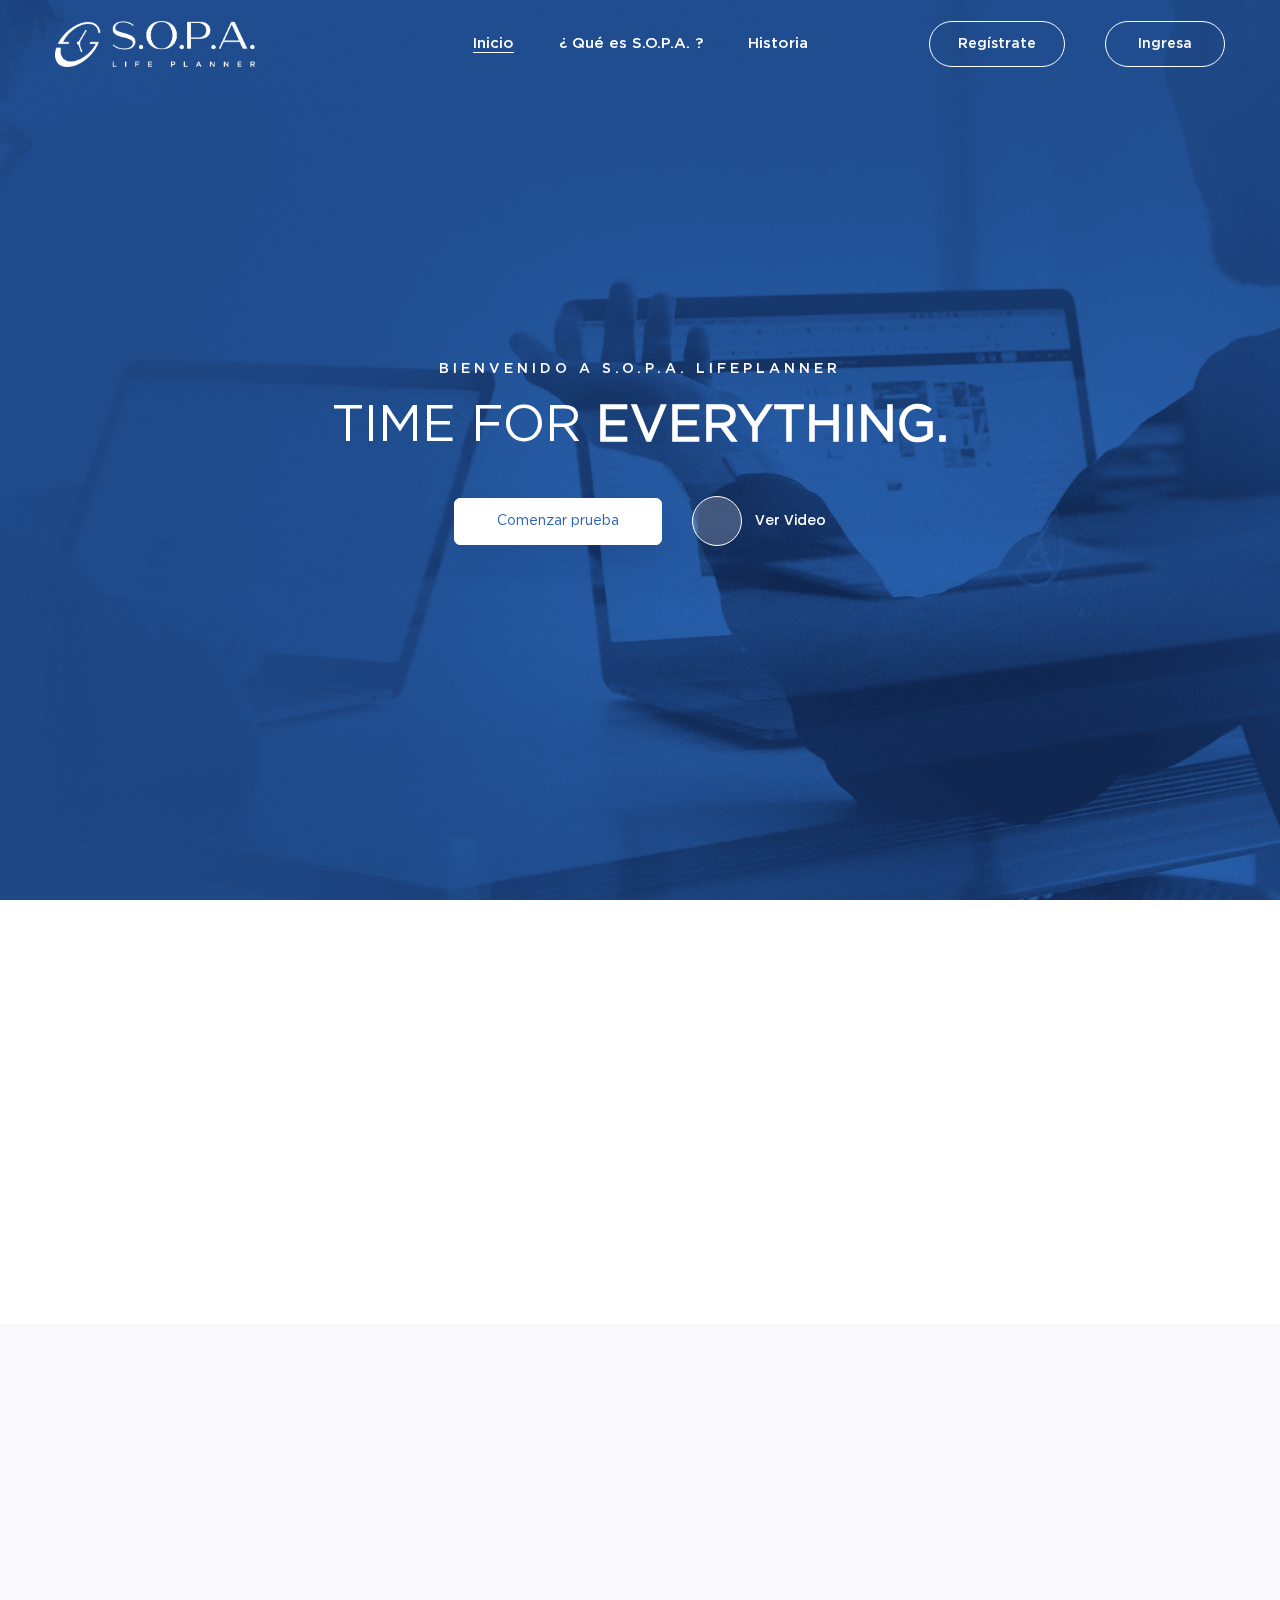
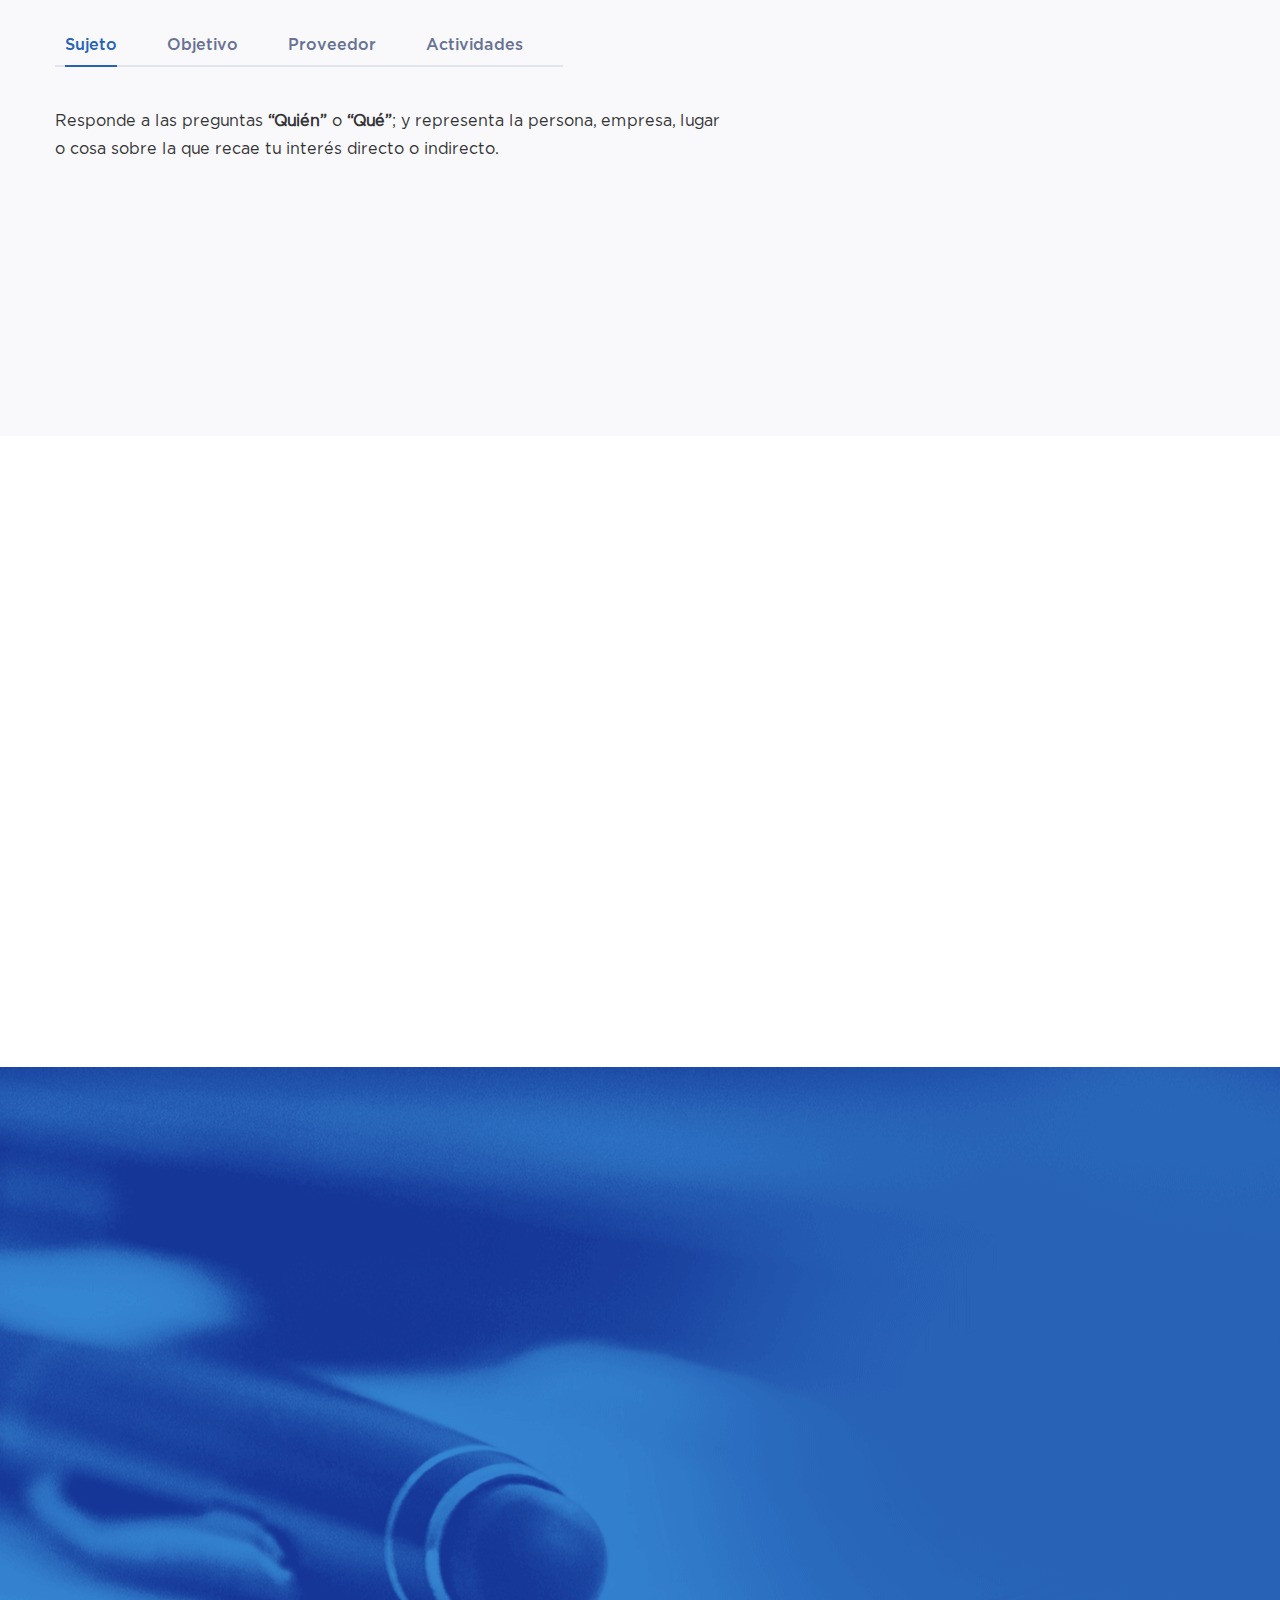
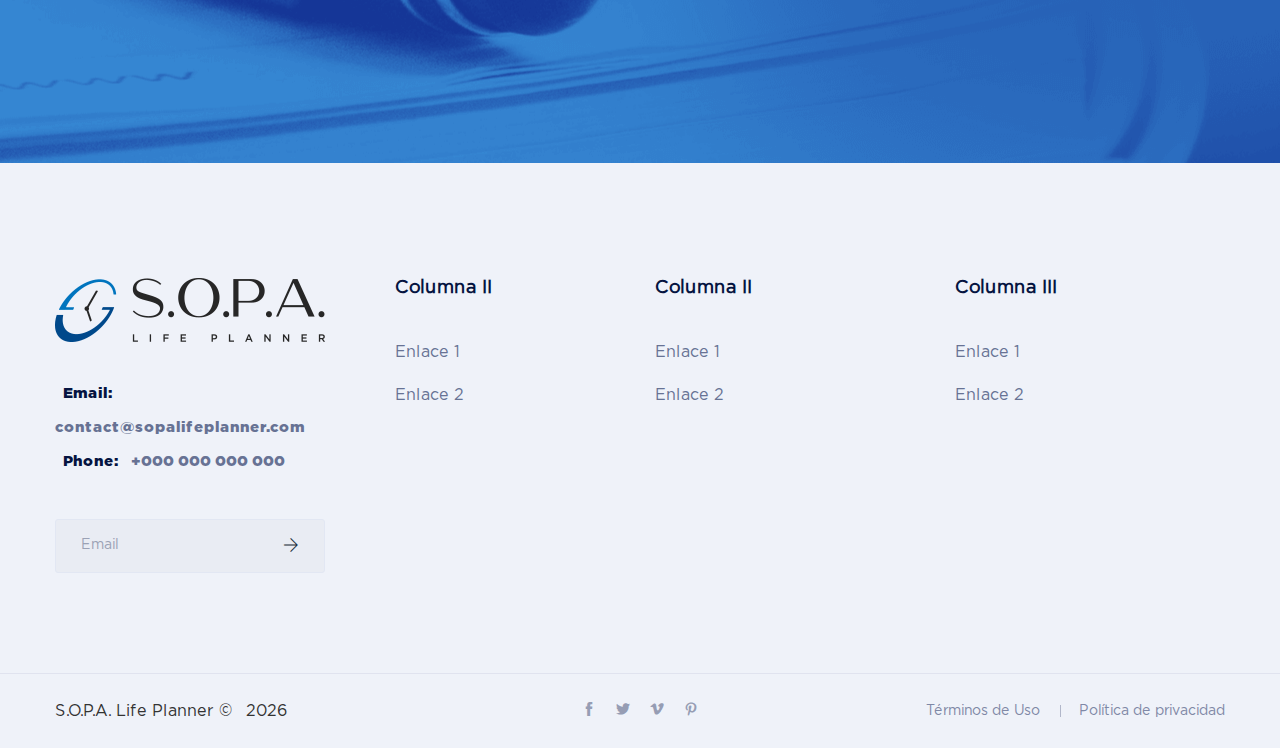
==== index.html @ 977dab39 "" ====
<!doctype html>
<html lang="es">

<head>
    <!-- Required meta tags -->
    <meta charset="utf-8">
    <meta name="viewport" content="width=device-width, initial-scale=1, shrink-to-fit=no">
    <meta name="author" content="Miguel Ángel Rangel">
    <meta name="description" content="“S.O.P.A. Lifeplanner” es una útil y práctica herramienta digital, especialmente diseñada para que hagas un mejor uso de tu tiempo">
    <meta name="keywords" content="Sujeto, Objetivo, Proveedor, Actividad, tiempo, organizar, agenda, calendario, planificar">
    <link rel="shortcut icon" href="img/favicon.png" type="image/x-icon">
    
    <title>S.O.P.A. Life Planner</title>
    <link rel="canonical" href="https://www.sopalifeplanner.com/index.html"/>
    
    <!-- Bootstrap CSS -->
    <link rel="stylesheet" href="css/bootstrap.min.css">
    <link rel="stylesheet" href="vendors/bootstrap-selector/css/bootstrap-select.min.css">
    <!--icon font css-->
    <link rel="stylesheet" href="vendors/themify-icon/themify-icons.css">
    <link rel="stylesheet" href="vendors/elagent/style.css">
    <link rel="stylesheet" href="vendors/flaticon/flaticon.css">
    <link rel="stylesheet" href="vendors/animation/animate.css">
    <link rel="stylesheet" href="vendors/owl-carousel/assets/owl.carousel.min.css">
    <link rel="stylesheet" href="vendors/magnify-pop/magnific-popup.css">
    <link rel="stylesheet" href="vendors/nice-select/nice-select.css">
    <link rel="stylesheet" href="vendors/scroll/jquery.mCustomScrollbar.min.css">
    <link rel="stylesheet" href="css/style.css">
    <link rel="stylesheet" href="css/custom_styles.css">
    <link rel="stylesheet" href="css/responsive.css">
</head>

<body>
    <div id="preloader">
        <div id="ctn-preloader" class="ctn-preloader">
            <div class="animation-preloader">
                <div class="spinner"></div>
                <div class="txt-loading">
                    <span data-text-preloader="S" class="letters-loading">
                        S
                    </span>
                    <span data-text-preloader="O" class="letters-loading">
                        O
                    </span>
                    <span data-text-preloader="P" class="letters-loading">
                        P
                    </span>
                    <span data-text-preloader="A" class="letters-loading">
                        A
                    </span>
                </div>
                <p class="text-center">Cargando</p>
            </div>
            <div class="loader">
                <div class="row">
                    <div class="col-3 loader-section section-left">
                        <div class="bg"></div>
                    </div>
                    <div class="col-3 loader-section section-left">
                        <div class="bg"></div>
                    </div>
                    <div class="col-3 loader-section section-right">
                        <div class="bg"></div>
                    </div>
                    <div class="col-3 loader-section section-right">
                        <div class="bg"></div>
                    </div>
                </div>
            </div>
        </div>
    </div>
    <div class="body_wrapper">
        <header class="header_area">
            <nav class="navbar navbar-expand-lg menu_one menu_five">
                <div class="container">
                    <a class="navbar-brand sticky_logo" href="#">
                        <img src="img/sopa-logo.png" srcset="img/sopa-logo.png" alt="logo" width="200">
                        <img src="img/sopa-logo-dark.png" srcset="img/sopa-logo-dark.png" alt="" width="200">
                    </a>
                    <button class="navbar-toggler collapsed" type="button" data-toggle="collapse" data-target="#navbarSupportedContent" aria-controls="navbarSupportedContent" aria-expanded="false" aria-label="Toggle navigation">
                        <span class="menu_toggle">
                            <span class="hamburger">
                                <span></span>
                                <span></span>
                                <span></span>
                            </span>
                            <span class="hamburger-cross">
                                <span></span>
                                <span></span>
                            </span>
                        </span>
                    </button>

                    <div class="collapse navbar-collapse" id="navbarSupportedContent">
                        <ul class="navbar-nav menu w_menu pl_120 ml-auto mr-auto">
                            <li class="nav-item active">
                                <a class="nav-link " href="#" role="button" > Inicio </a>
                            </li>
                            <li class="nav-item">
                                <a class="nav-link " href="#sopa_desc" role="button" > ¿ Qué es S.O.P.A. ? </a>
                            </li>
                            <li class="nav-item">
                                <a class="nav-link " href="#sopa_history" role="button" > Historia </a>
                            </li>
                        </ul>
                        <a class="btn_get btn_get_radious menu_cus menu_custfive" href="register.html">Regístrate</a>
                        <a class="btn_get btn_get_radious menu_cus menu_custfive" href="sopa/">Ingresa</a>
                    </div>
                </div>
            </nav>
        </header>

        <!-- Sección encabezado -->
        <section class="pos_banner_area">
            <div class="pos_slider owl-carousel">
                <div class="pos_banner_item" style="background: url(img/backgrounds/sopa_home_background.png);"></div>
                
            </div>
            <div class="container">
                <div class="pos_banner_text text-center">
                    <h6>Bienvenido a S.O.P.A. Lifeplanner</h6>
                    <h2>TIME FOR <span>EVERYTHING.</span></h2>
                    
                    <div class="action_btn d-flex align-items-center justify-content-center wow fadeInLeft" data-wow-delay="0.6s">
                        <a href="register.html" class="software_banner_btn">Comenzar prueba</a>
                        <a href="https://www.youtube.com/watch?v=sU3FkzUKHXU" class="video_btn popup-youtube">
                            <div class="icon"><i class="fas fa-play"></i></div><span>Ver Video</span>
                        </a>
                    </div>
                </div>
            </div>
        </section>
        <!-- Sección encabezado -->

        <!-- Definición SOPA -->
        <section class="design_developers_area sec_pad">
            <div class="container">
                <div class="sec_title text-center mb_70 wow fadeInUp" data-wow-delay="0.2s">
                    <h2 class="f_p f_size_30 l_height50 f_600 t_color3">¿ Qué es "S.O.P.A. Lifeplanner" ?</h2>
                    <p class="f_400 f_size_16 mb-0">“S.O.P.A. Lifeplanner” es una útil y práctica herramienta digital, especialmente diseñada para que hagas un mejor uso de tu tiempo; organizando y gestionando tu vida, de manera integral.</p>
                </div>
            </div>
        </section>
        <!-- Definición SOPA -->

        <!-- Fórmula SOPA -->
        <section class="developer_product_area">
            <div class="container">
                <h2 class="f_600 f_size_30 l_height30 t_color3 mb_50 wow fadeInUp" 
                        data-wow-delay="0.2s">Fórmula S.O.P.A.</h2>
                
                <div class="row">

                    <div class="col-lg-8 d-flex align-items-center">
                        <div class="developer_product_content">
                            

                            <ul class="nav nav-tabs develor_tab mb-30" id="myTab2" role="tablist">
                                <li class="nav-item">
                                    <a class="nav-link active" data-tab="tab_one" id="ruby-tab" data-toggle="tab" href="#sujeto" role="tab" aria-controls="sujeto" aria-selected="true">Sujeto</a>
                                </li>
                                <li class="nav-item">
                                    <a class="nav-link" data-tab="tab_two" id="objetivo-tab" data-toggle="tab" href="#objetivo" role="tab" aria-controls="objetivo" aria-selected="false">Objetivo</a>
                                </li>
                                <li class="nav-item">
                                    <a class="nav-link" data-tab="tab_three" id="proveedor-tab" data-toggle="tab" href="#proveedor" role="tab" aria-controls="proveedor" aria-selected="true">Proveedor</a>
                                </li>
                                <li class="nav-item">
                                    <a class="nav-link" data-tab="tab_four" id="actividad-tab" data-toggle="tab" href="#actividad" role="tab" aria-controls="actividad" aria-selected="false">Actividades</a>
                                </li>
                            </ul>
                            <div class="tab-content developer_tab_content">
                                <div class="tab-pane fade show active" id="sujeto" role="tabpanel" aria-labelledby="sujeto-tab">
                                    <p class="mb_40">Responde a las preguntas <b>“Quién”</b> o <b>“Qué”</b>; y representa la persona, empresa, lugar o cosa sobre la que recae tu interés directo o indirecto.</p>
                                    
                                </div>
                                <div class="tab-pane fade" id="objetivo" role="tabpanel" aria-labelledby="objetivo-tab">
                                    <p class="mb_40">Responde a la pregunta <b>“Para qué”</b> y contiene la descripción de la meta que deseas alcanzar. </p>
                                    
                                </div>
                                <div class="tab-pane fade" id="proveedor" role="tabpanel" aria-labelledby="proveedor-tab">
                                    <p class="mb_40">Responde a las preguntas <b>“Cómo”</b> y describe el medio a través del cual alcanzarás tu meta.</p>
                                    
                                </div>
                                <div class="tab-pane fade" id="actividad" role="tabpanel" aria-labelledby="actividad-tab">
                                    <p class="mb_40">Detalla las <b>“Tareas”</b> que deberás llevar a cabo para lograr tu meta u <b>“Objetivo”</b></p>
                                    
                                </div>
                            </div>
                        </div>
                    </div>
                    <div class="col-lg-4">
                        <div class="tab_img_info">
                            <div class="tab_img active" id="tab_one">
                                <img class="img-fluid wow fadeInRight" data-wow-delay="0.4s" 
                                src="img/sopa_subject.png" alt="Sujeto">
                            </div>
                            <div class="tab_img" id="tab_two">
                                <img class="img-fluid wow fadeInRight" data-wow-delay="0.4s" 
                                src="img/sopa_objective.png" alt="Objetivo">
                            </div>
                            <div class="tab_img" id="tab_three">
                                <img class="img-fluid wow fadeInRight" data-wow-delay="0.4s" 
                                src="img/sopa_provider.png" alt="Proveedor">
                            </div>
                            <div class="tab_img" id="tab_four">
                                <img class="img-fluid wow fadeInRight" data-wow-delay="0.4s" 
                                src="img/sopa_activity.png" alt="Actividad">
                            </div>
                        </div>
                    </div>
                </div>
            </div>
        </section>
        <!-- Fórmula SOPA -->

        <!-- Beneficios SOPA -->
        <section id="sopa_desc" class="software_featured_area">
            <div class="container">
                <h2 class="f_600 f_size_30 t_color3 text-center l_height40 mb_70 wow fadeInUp" data-wow-delay="0.3s">Con <b>“S.O.P.A. Lifeplanner” </b> podrás lograr tres objetivos claves para ordenar tu vida, a fin de alcanzar tus metas y experimentar ese equilibrio emocional que te hará sentir una verdadera satisfacción de logro personal: </h2>
                <div class="row software_featured_info">
                    <div class="col-lg-4 col-sm-6 wow fadeInUp" data-wow-delay="0.4s">
                        <div class="software_featured_item text-center mb_20">
                            <div class="s_icon">
                                <img src="img/backgrounds/icon_shape.png" alt="">
                                <img class="icon" src="img/icon1.png" alt="">
                            </div>
                            <h3 class="f_600 t_color3">Identificarás tus áreas de vida, definiendo tus intereses y el objetivo que persigues con cada uno de ellos</h3>
                            <p class="f_400 f_size_15 mb-30">Tendrás la posibilidad de disponer entre una amplia selección de áreas o crear las que se adapten a tu estilo de vida; dentro de las cuales podrás desarrollar todas las actividades necesarias para alcanzar tus objetivos. </p>
                            <a href="#" class="learn_btn hidden">Leer más</a>
                        </div>
                    </div>
                    <div class="col-lg-4 col-sm-6 wow fadeInUp" data-wow-delay="0.6s">
                        <div class="software_featured_item text-center mb_20">
                            <div class="s_icon">
                                <img src="img/backgrounds/icon_shape.png" alt="">
                                <img class="icon" src="img/icon2.png" alt="">
                            </div>
                            <h3 class="f_600 t_color3">Ordenarás y priorizarás tus actividades, con mayor facilidad. </h3>
                            <p class="f_400 f_size_15 mb-30">
                            Una vez asignadas tus actividades, podrás establecer el orden de prioridades para su ejecución; con la siguiente ventaja adicional: una vez realizada la actividad, esta quedará automáticamente registrada en un historial, dispuesto en forma cronológica. </p>
                            <a href="#" class="learn_btn hidden">Leer más</a>
                        </div>
                    </div>
                    <div class="col-lg-4 col-sm-6 wow fadeInUp" data-wow-delay="0.8s">
                        <div class="software_featured_item text-center mb_20">
                            <div class="s_icon">
                                <img src="img/backgrounds/icon_shape.png" alt="">
                                <img class="icon" src="img/icon3.png" alt="">
                            </div>
                            <h3 class="f_600 t_color3">Te enfocarás en cada tarea que realices, optimizando el uso que das a tu tiempo. </h3>
                            <p class="f_400 f_size_15 mb-30">Al fijar fecha y hora para cada actividad, te podrás concentrar en cada una de ellas, eliminando la carga de preocupación y ansiedad generada por tus otros pendientes; lo que te proporcionará una vida más satisfactoria, equilibrada y productiva. </p>
                            
                            <a href="#" class="learn_btn hidden">Leer más</a>
                        </div>
                    </div>
                </div>
            </div>
        </section>
        <!-- Beneficios SOPA -->
        
        <!-- Historia SOPA -->
        <section id="sopa_history" class="software_featured_area_two sec_pad">
            <div class="container">
                <div class="row">
                    <div class="col-lg-6">
                        <div class="software_featured_img wow fadeInLeft" data-wow-delay="0.2s">
                            
                        </div>
                    </div>
                    <div class="col-lg-5 offset-lg-1 d-flex align-items-center pl-0">
                        <div class="software_featured_content">
                            <h2 class="f_700 f_size30 l_height_40 w_color f_p mb-30 wow fadeInRight" data-wow-delay="0.2s">Historia</h2>

                            <p class="w_color f_400 mb_50 wow fadeInRight" data-wow-delay="0.4s">Lo que voy a narrar a continuación, te puede estar pasando a ti en este momento. Si es así, me alegro que estés leyendo estas líneas y, estoy seguro que al sumergirte en este mundo del orden y la planificación, comenzarás a vivir una vida mucho más equilibrada y exitosa.</p>

                            <p class="w_color f_400 mb_50 wow fadeInRight" data-wow-delay="0.4s">En lo personal, nunca le había prestado mucha atención al orden y a planificación; hasta que mi abanico de actividades se fue haciendo más amplio y variado.</p>
                            <a href="history.html" class="btn_hover btn_four wow fadeInRight" data-wow-delay="0.6s">Leer Más</a>
                        </div>
                    </div>
                </div>
            </div>
        </section>
        <!-- Historia SOPA -->

        <!-- Footer -->
        <footer class="footer_area footer_area_five pt_0 f_bg">
            <div class="footer_top">
                <div class="container">
                    <div class="row">
                        <div class="col-lg-3 col-md-6">
                            <div class="f_widget company_widget">
                                <a href="index.html" class="f-logo"><img src="img/sopa-logo-dark.png" srcset="img/sopa-logo-dark.png 1x" alt="logo"></a>
                                <div class="widget-wrap">
                                    <p class="f_400 f_p f_size_15 mb-0 l_height34"><span>Email:</span> <a href="mailto:saasland@gmail.com" class="f_400">contact@sopalifeplanner.com</a></p>
                                    <p class="f_400 f_p f_size_15 mb-0 l_height34"><span>Phone:</span> <a href="tel:948256347968" class="f_400">+000 000 000 000</a></p>
                                </div>
                                <form action="#" class="f_subscribe mailchimp_two" method="post">
                                    <input type="text" name="EMAIL" class="form-control memail" placeholder="Email">
                                    <button class="btn btn-submit" type="submit"><i class="ti-arrow-right"></i></button>
                                    <p class="mchimp-errmessage" style="display: none;"></p>
                                    <p class="mchimp-sucmessage" style="display: none;"></p>
                                </form>
                            </div>
                        </div>
                        <div class="col-lg-3 col-md-6">
                            <div class="f_widget about-widget pl_40">
                                <h3 class="f-title f_600 t_color f_size_18 mb_40">Columna II</h3>
                                <ul class="list-unstyled f_list">
                                    <li><a href="#">Enlace 1</a></li>
                                    <li><a href="#">Enlace 2</a></li>
                                </ul>
                            </div>
                        </div>
                        <div class="col-lg-3 col-md-6">
                            <div class="f_widget about-widget">
                                <h3 class="f-title f_600 t_color f_size_18 mb_40">Columna II</h3>
                                <ul class="list-unstyled f_list">
                                    <li><a href="#">Enlace 1</a></li>
                                    <li><a href="#">Enlace 2</a></li>
                                </ul>
                            </div>
                        </div>
                        <div class="col-lg-3 col-md-6">
                            <div class="f_widget about-widget">
                                <h3 class="f-title f_600 t_color f_size_18 mb_40">Columna III</h3>
                                <ul class="list-unstyled f_list">
                                    <li><a href="#">Enlace 1</a></li>
                                    <li><a href="#">Enlace 2</a></li>
                                </ul>
                            </div>
                        </div>
                    </div>
                </div>
            </div>
            <div class="footer_bottom">
                <div class="container">
                    <div class="row">
                        <div class="col-lg-4 col-md-5 col-sm-6">
                            <p class="mb-0 f_400">S.O.P.A. Life Planner © <span id="year"></span></p>
                        </div>
                        <div class="col-lg-4 col-md-3 col-sm-6">
                            <div class="f_social_icon_two text-center">
                                <a href="#"><i class="ti-facebook"></i></a>
                                <a href="#"><i class="ti-twitter-alt"></i></a>
                                <a href="#"><i class="ti-vimeo-alt"></i></a>
                                <a href="#"><i class="ti-pinterest"></i></a>
                            </div>
                        </div>
                        <div class="col-lg-4 col-md-4 col-sm-12">
                            <ul class="list-unstyled f_menu text-right">
                                <li><a href="#">Términos de Uso</a></li>
                                <li><a href="#">Política de privacidad</a></li>
                            </ul>
                        </div>
                    </div>
                </div>
            </div>
        </footer>
        <!-- Footer -->

    </div>
    <!-- Optional JavaScript -->
    <!-- jQuery first, then Popper.js, then Bootstrap JS -->
    <script src="js/jquery-3.2.1.min.js"></script>
    <script src="js/propper.js"></script>
    <script src="js/bootstrap.min.js"></script>
    <script src="vendors/bootstrap-selector/js/bootstrap-select.min.js"></script>
    <script src="vendors/wow/wow.min.js"></script>
    <script src="vendors/sckroller/jquery.parallax-scroll.js"></script>
    <script src="vendors/owl-carousel/owl.carousel.min.js"></script>
    <script src="vendors/nice-select/jquery.nice-select.min.js"></script>
    <script src="vendors/imagesloaded/imagesloaded.pkgd.min.js"></script>
    <script src="vendors/isotope/isotope-min.js"></script>
    <script src="vendors/magnify-pop/jquery.magnific-popup.min.js"></script>
    <script src="vendors/scroll/jquery.mCustomScrollbar.concat.min.js"></script>
    <script src="js/plugins.js"></script>
    <script src="js/main.js"></script>
    <script>
        document.getElementById("year").innerHTML = new Date().getFullYear();
    </script>
</body>

</html>
---- vendors/themify-icon/themify-icons.css ----
@font-face {
	font-family: 'themify';
	src:url('fonts/themify.eot?-fvbane');
	src:url('fonts/themify.eot?#iefix-fvbane') format('embedded-opentype'),
		url('fonts/themify.woff?-fvbane') format('woff'),
		url('fonts/themify.ttf?-fvbane') format('truetype'),
		url('fonts/themify.svg?-fvbane#themify') format('svg');
	font-weight: normal;
	font-style: normal;
}

[class^="ti-"], [class*=" ti-"] {
	font-family: 'themify';
	speak: none;
	font-style: normal;
	font-weight: normal;
	font-variant: normal;
	text-transform: none;
	line-height: 1;

	/* Better Font Rendering =========== */
	-webkit-font-smoothing: antialiased;
	-moz-osx-font-smoothing: grayscale;
}

.ti-wand:before {
	content: "\e600";
}
.ti-volume:before {
	content: "\e601";
}
.ti-user:before {
	content: "\e602";
}
.ti-unlock:before {
	content: "\e603";
}
.ti-unlink:before {
	content: "\e604";
}
.ti-trash:before {
	content: "\e605";
}
.ti-thought:before {
	content: "\e606";
}
.ti-target:before {
	content: "\e607";
}
.ti-tag:before {
	content: "\e608";
}
.ti-tablet:before {
	content: "\e609";
}
.ti-star:before {
	content: "\e60a";
}
.ti-spray:before {
	content: "\e60b";
}
.ti-signal:before {
	content: "\e60c";
}
.ti-shopping-cart:before {
	content: "\e60d";
}
.ti-shopping-cart-full:before {
	content: "\e60e";
}
.ti-settings:before {
	content: "\e60f";
}
.ti-search:before {
	content: "\e610";
}
.ti-zoom-in:before {
	content: "\e611";
}
.ti-zoom-out:before {
	content: "\e612";
}
.ti-cut:before {
	content: "\e613";
}
.ti-ruler:before {
	content: "\e614";
}
.ti-ruler-pencil:before {
	content: "\e615";
}
.ti-ruler-alt:before {
	content: "\e616";
}
.ti-bookmark:before {
	content: "\e617";
}
.ti-bookmark-alt:before {
	content: "\e618";
}
.ti-reload:before {
	content: "\e619";
}
.ti-plus:before {
	content: "\e61a";
}
.ti-pin:before {
	content: "\e61b";
}
.ti-pencil:before {
	content: "\e61c";
}
.ti-pencil-alt:before {
	content: "\e61d";
}
.ti-paint-roller:before {
	content: "\e61e";
}
.ti-paint-bucket:before {
	content: "\e61f";
}
.ti-na:before {
	content: "\e620";
}
.ti-mobile:before {
	content: "\e621";
}
.ti-minus:before {
	content: "\e622";
}
.ti-medall:before {
	content: "\e623";
}
.ti-medall-alt:before {
	content: "\e624";
}
.ti-marker:before {
	content: "\e625";
}
.ti-marker-alt:before {
	content: "\e626";
}
.ti-arrow-up:before {
	content: "\e627";
}
.ti-arrow-right:before {
	content: "\e628";
}
.ti-arrow-left:before {
	content: "\e629";
}
.ti-arrow-down:before {
	content: "\e62a";
}
.ti-lock:before {
	content: "\e62b";
}
.ti-location-arrow:before {
	content: "\e62c";
}
.ti-link:before {
	content: "\e62d";
}
.ti-layout:before {
	content: "\e62e";
}
.ti-layers:before {
	content: "\e62f";
}
.ti-layers-alt:before {
	content: "\e630";
}
.ti-key:before {
	content: "\e631";
}
.ti-import:before {
	content: "\e632";
}
.ti-image:before {
	content: "\e633";
}
.ti-heart:before {
	content: "\e634";
}
.ti-heart-broken:before {
	content: "\e635";
}
.ti-hand-stop:before {
	content: "\e636";
}
.ti-hand-open:before {
	content: "\e637";
}
.ti-hand-drag:before {
	content: "\e638";
}
.ti-folder:before {
	content: "\e639";
}
.ti-flag:before {
	content: "\e63a";
}
.ti-flag-alt:before {
	content: "\e63b";
}
.ti-flag-alt-2:before {
	content: "\e63c";
}
.ti-eye:before {
	content: "\e63d";
}
.ti-export:before {
	content: "\e63e";
}
.ti-exchange-vertical:before {
	content: "\e63f";
}
.ti-desktop:before {
	content: "\e640";
}
.ti-cup:before {
	content: "\e641";
}
.ti-crown:before {
	content: "\e642";
}
.ti-comments:before {
	content: "\e643";
}
.ti-comment:before {
	content: "\e644";
}
.ti-comment-alt:before {
	content: "\e645";
}
.ti-close:before {
	content: "\e646";
}
.ti-clip:before {
	content: "\e647";
}
.ti-angle-up:before {
	content: "\e648";
}
.ti-angle-right:before {
	content: "\e649";
}
.ti-angle-left:before {
	content: "\e64a";
}
.ti-angle-down:before {
	content: "\e64b";
}
.ti-check:before {
	content: "\e64c";
}
.ti-check-box:before {
	content: "\e64d";
}
.ti-camera:before {
	content: "\e64e";
}
.ti-announcement:before {
	content: "\e64f";
}
.ti-brush:before {
	content: "\e650";
}
.ti-briefcase:before {
	content: "\e651";
}
.ti-bolt:before {
	content: "\e652";
}
.ti-bolt-alt:before {
	content: "\e653";
}
.ti-blackboard:before {
	content: "\e654";
}
.ti-bag:before {
	content: "\e655";
}
.ti-move:before {
	content: "\e656";
}
.ti-arrows-vertical:before {
	content: "\e657";
}
.ti-arrows-horizontal:before {
	content: "\e658";
}
.ti-fullscreen:before {
	content: "\e659";
}
.ti-arrow-top-right:before {
	content: "\e65a";
}
.ti-arrow-top-left:before {
	content: "\e65b";
}
.ti-arrow-circle-up:before {
	content: "\e65c";
}
.ti-arrow-circle-right:before {
	content: "\e65d";
}
.ti-arrow-circle-left:before {
	content: "\e65e";
}
.ti-arrow-circle-down:before {
	content: "\e65f";
}
.ti-angle-double-up:before {
	content: "\e660";
}
.ti-angle-double-right:before {
	content: "\e661";
}
.ti-angle-double-left:before {
	content: "\e662";
}
.ti-angle-double-down:before {
	content: "\e663";
}
.ti-zip:before {
	content: "\e664";
}
.ti-world:before {
	content: "\e665";
}
.ti-wheelchair:before {
	content: "\e666";
}
.ti-view-list:before {
	content: "\e667";
}
.ti-view-list-alt:before {
	content: "\e668";
}
.ti-view-grid:before {
	content: "\e669";
}
.ti-uppercase:before {
	content: "\e66a";
}
.ti-upload:before {
	content: "\e66b";
}
.ti-underline:before {
	content: "\e66c";
}
.ti-truck:before {
	content: "\e66d";
}
.ti-timer:before {
	content: "\e66e";
}
.ti-ticket:before {
	content: "\e66f";
}
.ti-thumb-up:before {
	content: "\e670";
}
.ti-thumb-down:before {
	content: "\e671";
}
.ti-text:before {
	content: "\e672";
}
.ti-stats-up:before {
	content: "\e673";
}
.ti-stats-down:before {
	content: "\e674";
}
.ti-split-v:before {
	content: "\e675";
}
.ti-split-h:before {
	content: "\e676";
}
.ti-smallcap:before {
	content: "\e677";
}
.ti-shine:before {
	content: "\e678";
}
.ti-shift-right:before {
	content: "\e679";
}
.ti-shift-left:before {
	content: "\e67a";
}
.ti-shield:before {
	content: "\e67b";
}
.ti-notepad:before {
	content: "\e67c";
}
.ti-server:before {
	content: "\e67d";
}
.ti-quote-right:before {
	content: "\e67e";
}
.ti-quote-left:before {
	content: "\e67f";
}
.ti-pulse:before {
	content: "\e680";
}
.ti-printer:before {
	content: "\e681";
}
.ti-power-off:before {
	content: "\e682";
}
.ti-plug:before {
	content: "\e683";
}
.ti-pie-chart:before {
	content: "\e684";
}
.ti-paragraph:before {
	content: "\e685";
}
.ti-panel:before {
	content: "\e686";
}
.ti-package:before {
	content: "\e687";
}
.ti-music:before {
	content: "\e688";
}
.ti-music-alt:before {
	content: "\e689";
}
.ti-mouse:before {
	content: "\e68a";
}
.ti-mouse-alt:before {
	content: "\e68b";
}
.ti-money:before {
	content: "\e68c";
}
.ti-microphone:before {
	content: "\e68d";
}
.ti-menu:before {
	content: "\e68e";
}
.ti-menu-alt:before {
	content: "\e68f";
}
.ti-map:before {
	content: "\e690";
}
.ti-map-alt:before {
	content: "\e691";
}
.ti-loop:before {
	content: "\e692";
}
.ti-location-pin:before {
	content: "\e693";
}
.ti-list:before {
	content: "\e694";
}
.ti-light-bulb:before {
	content: "\e695";
}
.ti-Italic:before {
	content: "\e696";
}
.ti-info:before {
	content: "\e697";
}
.ti-infinite:before {
	content: "\e698";
}
.ti-id-badge:before {
	content: "\e699";
}
.ti-hummer:before {
	content: "\e69a";
}
.ti-home:before {
	content: "\e69b";
}
.ti-help:before {
	content: "\e69c";
}
.ti-headphone:before {
	content: "\e69d";
}
.ti-harddrives:before {
	content: "\e69e";
}
.ti-harddrive:before {
	content: "\e69f";
}
.ti-gift:before {
	content: "\e6a0";
}
.ti-game:before {
	content: "\e6a1";
}
.ti-filter:before {
	content: "\e6a2";
}
.ti-files:before {
	content: "\e6a3";
}
.ti-file:before {
	content: "\e6a4";
}
.ti-eraser:before {
	content: "\e6a5";
}
.ti-envelope:before {
	content: "\e6a6";
}
.ti-download:before {
	content: "\e6a7";
}
.ti-direction:before {
	content: "\e6a8";
}
.ti-direction-alt:before {
	content: "\e6a9";
}
.ti-dashboard:before {
	content: "\e6aa";
}
.ti-control-stop:before {
	content: "\e6ab";
}
.ti-control-shuffle:before {
	content: "\e6ac";
}
.ti-control-play:before {
	content: "\e6ad";
}
.ti-control-pause:before {
	content: "\e6ae";
}
.ti-control-forward:before {
	content: "\e6af";
}
.ti-control-backward:before {
	content: "\e6b0";
}
.ti-cloud:before {
	content: "\e6b1";
}
.ti-cloud-up:before {
	content: "\e6b2";
}
.ti-cloud-down:before {
	content: "\e6b3";
}
.ti-clipboard:before {
	content: "\e6b4";
}
.ti-car:before {
	content: "\e6b5";
}
.ti-calendar:before {
	content: "\e6b6";
}
.ti-book:before {
	content: "\e6b7";
}
.ti-bell:before {
	content: "\e6b8";
}
.ti-basketball:before {
	content: "\e6b9";
}
.ti-bar-chart:before {
	content: "\e6ba";
}
.ti-bar-chart-alt:before {
	content: "\e6bb";
}
.ti-back-right:before {
	content: "\e6bc";
}
.ti-back-left:before {
	content: "\e6bd";
}
.ti-arrows-corner:before {
	content: "\e6be";
}
.ti-archive:before {
	content: "\e6bf";
}
.ti-anchor:before {
	content: "\e6c0";
}
.ti-align-right:before {
	content: "\e6c1";
}
.ti-align-left:before {
	content: "\e6c2";
}
.ti-align-justify:before {
	content: "\e6c3";
}
.ti-align-center:before {
	content: "\e6c4";
}
.ti-alert:before {
	content: "\e6c5";
}
.ti-alarm-clock:before {
	content: "\e6c6";
}
.ti-agenda:before {
	content: "\e6c7";
}
.ti-write:before {
	content: "\e6c8";
}
.ti-window:before {
	content: "\e6c9";
}
.ti-widgetized:before {
	content: "\e6ca";
}
.ti-widget:before {
	content: "\e6cb";
}
.ti-widget-alt:before {
	content: "\e6cc";
}
.ti-wallet:before {
	content: "\e6cd";
}
.ti-video-clapper:before {
	content: "\e6ce";
}
.ti-video-camera:before {
	content: "\e6cf";
}
.ti-vector:before {
	content: "\e6d0";
}
.ti-themify-logo:before {
	content: "\e6d1";
}
.ti-themify-favicon:before {
	content: "\e6d2";
}
.ti-themify-favicon-alt:before {
	content: "\e6d3";
}
.ti-support:before {
	content: "\e6d4";
}
.ti-stamp:before {
	content: "\e6d5";
}
.ti-split-v-alt:before {
	content: "\e6d6";
}
.ti-slice:before {
	content: "\e6d7";
}
.ti-shortcode:before {
	content: "\e6d8";
}
.ti-shift-right-alt:before {
	content: "\e6d9";
}
.ti-shift-left-alt:before {
	content: "\e6da";
}
.ti-ruler-alt-2:before {
	content: "\e6db";
}
.ti-receipt:before {
	content: "\e6dc";
}
.ti-pin2:before {
	content: "\e6dd";
}
.ti-pin-alt:before {
	content: "\e6de";
}
.ti-pencil-alt2:before {
	content: "\e6df";
}
.ti-palette:before {
	content: "\e6e0";
}
.ti-more:before {
	content: "\e6e1";
}
.ti-more-alt:before {
	content: "\e6e2";
}
.ti-microphone-alt:before {
	content: "\e6e3";
}
.ti-magnet:before {
	content: "\e6e4";
}
.ti-line-double:before {
	content: "\e6e5";
}
.ti-line-dotted:before {
	content: "\e6e6";
}
.ti-line-dashed:before {
	content: "\e6e7";
}
.ti-layout-width-full:before {
	content: "\e6e8";
}
.ti-layout-width-default:before {
	content: "\e6e9";
}
.ti-layout-width-default-alt:before {
	content: "\e6ea";
}
.ti-layout-tab:before {
	content: "\e6eb";
}
.ti-layout-tab-window:before {
	content: "\e6ec";
}
.ti-layout-tab-v:before {
	content: "\e6ed";
}
.ti-layout-tab-min:before {
	content: "\e6ee";
}
.ti-layout-slider:before {
	content: "\e6ef";
}
.ti-layout-slider-alt:before {
	content: "\e6f0";
}
.ti-layout-sidebar-right:before {
	content: "\e6f1";
}
.ti-layout-sidebar-none:before {
	content: "\e6f2";
}
.ti-layout-sidebar-left:before {
	content: "\e6f3";
}
.ti-layout-placeholder:before {
	content: "\e6f4";
}
.ti-layout-menu:before {
	content: "\e6f5";
}
.ti-layout-menu-v:before {
	content: "\e6f6";
}
.ti-layout-menu-separated:before {
	content: "\e6f7";
}
.ti-layout-menu-full:before {
	content: "\e6f8";
}
.ti-layout-media-right-alt:before {
	content: "\e6f9";
}
.ti-layout-media-right:before {
	content: "\e6fa";
}
.ti-layout-media-overlay:before {
	content: "\e6fb";
}
.ti-layout-media-overlay-alt:before {
	content: "\e6fc";
}
.ti-layout-media-overlay-alt-2:before {
	content: "\e6fd";
}
.ti-layout-media-left-alt:before {
	content: "\e6fe";
}
.ti-layout-media-left:before {
	content: "\e6ff";
}
.ti-layout-media-center-alt:before {
	content: "\e700";
}
.ti-layout-media-center:before {
	content: "\e701";
}
.ti-layout-list-thumb:before {
	content: "\e702";
}
.ti-layout-list-thumb-alt:before {
	content: "\e703";
}
.ti-layout-list-post:before {
	content: "\e704";
}
.ti-layout-list-large-image:before {
	content: "\e705";
}
.ti-layout-line-solid:before {
	content: "\e706";
}
.ti-layout-grid4:before {
	content: "\e707";
}
.ti-layout-grid3:before {
	content: "\e708";
}
.ti-layout-grid2:before {
	content: "\e709";
}
.ti-layout-grid2-thumb:before {
	content: "\e70a";
}
.ti-layout-cta-right:before {
	content: "\e70b";
}
.ti-layout-cta-left:before {
	content: "\e70c";
}
.ti-layout-cta-center:before {
	content: "\e70d";
}
.ti-layout-cta-btn-right:before {
	content: "\e70e";
}
.ti-layout-cta-btn-left:before {
	content: "\e70f";
}
.ti-layout-column4:before {
	content: "\e710";
}
.ti-layout-column3:before {
	content: "\e711";
}
.ti-layout-column2:before {
	content: "\e712";
}
.ti-layout-accordion-separated:before {
	content: "\e713";
}
.ti-layout-accordion-merged:before {
	content: "\e714";
}
.ti-layout-accordion-list:before {
	content: "\e715";
}
.ti-ink-pen:before {
	content: "\e716";
}
.ti-info-alt:before {
	content: "\e717";
}
.ti-help-alt:before {
	content: "\e718";
}
.ti-headphone-alt:before {
	content: "\e719";
}
.ti-hand-point-up:before {
	content: "\e71a";
}
.ti-hand-point-right:before {
	content: "\e71b";
}
.ti-hand-point-left:before {
	content: "\e71c";
}
.ti-hand-point-down:before {
	content: "\e71d";
}
.ti-gallery:before {
	content: "\e71e";
}
.ti-face-smile:before {
	content: "\e71f";
}
.ti-face-sad:before {
	content: "\e720";
}
.ti-credit-card:before {
	content: "\e721";
}
.ti-control-skip-forward:before {
	content: "\e722";
}
.ti-control-skip-backward:before {
	content: "\e723";
}
.ti-control-record:before {
	content: "\e724";
}
.ti-control-eject:before {
	content: "\e725";
}
.ti-comments-smiley:before {
	content: "\e726";
}
.ti-brush-alt:before {
	content: "\e727";
}
.ti-youtube:before {
	content: "\e728";
}
.ti-vimeo:before {
	content: "\e729";
}
.ti-twitter:before {
	content: "\e72a";
}
.ti-time:before {
	content: "\e72b";
}
.ti-tumblr:before {
	content: "\e72c";
}
.ti-skype:before {
	content: "\e72d";
}
.ti-share:before {
	content: "\e72e";
}
.ti-share-alt:before {
	content: "\e72f";
}
.ti-rocket:before {
	content: "\e730";
}
.ti-pinterest:before {
	content: "\e731";
}
.ti-new-window:before {
	content: "\e732";
}
.ti-microsoft:before {
	content: "\e733";
}
.ti-list-ol:before {
	content: "\e734";
}
.ti-linkedin:before {
	content: "\e735";
}
.ti-layout-sidebar-2:before {
	content: "\e736";
}
.ti-layout-grid4-alt:before {
	content: "\e737";
}
.ti-layout-grid3-alt:before {
	content: "\e738";
}
.ti-layout-grid2-alt:before {
	content: "\e739";
}
.ti-layout-column4-alt:before {
	content: "\e73a";
}
.ti-layout-column3-alt:before {
	content: "\e73b";
}
.ti-layout-column2-alt:before {
	content: "\e73c";
}
.ti-instagram:before {
	content: "\e73d";
}
.ti-google:before {
	content: "\e73e";
}
.ti-github:before {
	content: "\e73f";
}
.ti-flickr:before {
	content: "\e740";
}
.ti-facebook:before {
	content: "\e741";
}
.ti-dropbox:before {
	content: "\e742";
}
.ti-dribbble:before {
	content: "\e743";
}
.ti-apple:before {
	content: "\e744";
}
.ti-android:before {
	content: "\e745";
}
.ti-save:before {
	content: "\e746";
}
.ti-save-alt:before {
	content: "\e747";
}
.ti-yahoo:before {
	content: "\e748";
}
.ti-wordpress:before {
	content: "\e749";
}
.ti-vimeo-alt:before {
	content: "\e74a";
}
.ti-twitter-alt:before {
	content: "\e74b";
}
.ti-tumblr-alt:before {
	content: "\e74c";
}
.ti-trello:before {
	content: "\e74d";
}
.ti-stack-overflow:before {
	content: "\e74e";
}
.ti-soundcloud:before {
	content: "\e74f";
}
.ti-sharethis:before {
	content: "\e750";
}
.ti-sharethis-alt:before {
	content: "\e751";
}
.ti-reddit:before {
	content: "\e752";
}
.ti-pinterest-alt:before {
	content: "\e753";
}
.ti-microsoft-alt:before {
	content: "\e754";
}
.ti-linux:before {
	content: "\e755";
}
.ti-jsfiddle:before {
	content: "\e756";
}
.ti-joomla:before {
	content: "\e757";
}
.ti-html5:before {
	content: "\e758";
}
.ti-flickr-alt:before {
	content: "\e759";
}
.ti-email:before {
	content: "\e75a";
}
.ti-drupal:before {
	content: "\e75b";
}
.ti-dropbox-alt:before {
	content: "\e75c";
}
.ti-css3:before {
	content: "\e75d";
}
.ti-rss:before {
	content: "\e75e";
}
.ti-rss-alt:before {
	content: "\e75f";
}
---- vendors/elagent/style.css ----
@font-face {
	font-family: 'ElegantIcons';
	src:url('fonts/ElegantIcons.eot');
	src:url('fonts/ElegantIcons.eot?#iefix') format('embedded-opentype'),
		url('fonts/ElegantIcons.woff') format('woff'),
		url('fonts/ElegantIcons.ttf') format('truetype'),
		url('fonts/ElegantIcons.svg#ElegantIcons') format('svg');
	font-weight: normal;
	font-style: normal;
}

/* Use the following CSS code if you want to use data attributes for inserting your icons */
[data-icon]:before {
	font-family: 'ElegantIcons';
	content: attr(data-icon);
	speak: none;
	font-weight: normal;
	font-variant: normal;
	text-transform: none;
	line-height: 1;
	-webkit-font-smoothing: antialiased;
	-moz-osx-font-smoothing: grayscale;
}

/* Use the following CSS code if you want to have a class per icon */
/*
Instead of a list of all class selectors,
you can use the generic selector below, but it's slower:
[class*="your-class-prefix"] {
*/
.arrow_up, .arrow_down, .arrow_left, .arrow_right, .arrow_left-up, .arrow_right-up, .arrow_right-down, .arrow_left-down, .arrow-up-down, .arrow_up-down_alt, .arrow_left-right_alt, .arrow_left-right, .arrow_expand_alt2, .arrow_expand_alt, .arrow_condense, .arrow_expand, .arrow_move, .arrow_carrot-up, .arrow_carrot-down, .arrow_carrot-left, .arrow_carrot-right, .arrow_carrot-2up, .arrow_carrot-2down, .arrow_carrot-2left, .arrow_carrot-2right, .arrow_carrot-up_alt2, .arrow_carrot-down_alt2, .arrow_carrot-left_alt2, .arrow_carrot-right_alt2, .arrow_carrot-2up_alt2, .arrow_carrot-2down_alt2, .arrow_carrot-2left_alt2, .arrow_carrot-2right_alt2, .arrow_triangle-up, .arrow_triangle-down, .arrow_triangle-left, .arrow_triangle-right, .arrow_triangle-up_alt2, .arrow_triangle-down_alt2, .arrow_triangle-left_alt2, .arrow_triangle-right_alt2, .arrow_back, .icon_minus-06, .icon_plus, .icon_close, .icon_check, .icon_minus_alt2, .icon_plus_alt2, .icon_close_alt2, .icon_check_alt2, .icon_zoom-out_alt, .icon_zoom-in_alt, .icon_search, .icon_box-empty, .icon_box-selected, .icon_minus-box, .icon_plus-box, .icon_box-checked, .icon_circle-empty, .icon_circle-slelected, .icon_stop_alt2, .icon_stop, .icon_pause_alt2, .icon_pause, .icon_menu, .icon_menu-square_alt2, .icon_menu-circle_alt2, .icon_ul, .icon_ol, .icon_adjust-horiz, .icon_adjust-vert, .icon_document_alt, .icon_documents_alt, .icon_pencil, .icon_pencil-edit_alt, .icon_pencil-edit, .icon_folder-alt, .icon_folder-open_alt, .icon_folder-add_alt, .icon_info_alt, .icon_error-oct_alt, .icon_error-circle_alt, .icon_error-triangle_alt, .icon_question_alt2, .icon_question, .icon_comment_alt, .icon_chat_alt, .icon_vol-mute_alt, .icon_volume-low_alt, .icon_volume-high_alt, .icon_quotations, .icon_quotations_alt2, .icon_clock_alt, .icon_lock_alt, .icon_lock-open_alt, .icon_key_alt, .icon_cloud_alt, .icon_cloud-upload_alt, .icon_cloud-download_alt, .icon_image, .icon_images, .icon_lightbulb_alt, .icon_gift_alt, .icon_house_alt, .icon_genius, .icon_mobile, .icon_tablet, .icon_laptop, .icon_desktop, .icon_camera_alt, .icon_mail_alt, .icon_cone_alt, .icon_ribbon_alt, .icon_bag_alt, .icon_creditcard, .icon_cart_alt, .icon_paperclip, .icon_tag_alt, .icon_tags_alt, .icon_trash_alt, .icon_cursor_alt, .icon_mic_alt, .icon_compass_alt, .icon_pin_alt, .icon_pushpin_alt, .icon_map_alt, .icon_drawer_alt, .icon_toolbox_alt, .icon_book_alt, .icon_calendar, .icon_film, .icon_table, .icon_contacts_alt, .icon_headphones, .icon_lifesaver, .icon_piechart, .icon_refresh, .icon_link_alt, .icon_link, .icon_loading, .icon_blocked, .icon_archive_alt, .icon_heart_alt, .icon_star_alt, .icon_star-half_alt, .icon_star, .icon_star-half, .icon_tools, .icon_tool, .icon_cog, .icon_cogs, .arrow_up_alt, .arrow_down_alt, .arrow_left_alt, .arrow_right_alt, .arrow_left-up_alt, .arrow_right-up_alt, .arrow_right-down_alt, .arrow_left-down_alt, .arrow_condense_alt, .arrow_expand_alt3, .arrow_carrot_up_alt, .arrow_carrot-down_alt, .arrow_carrot-left_alt, .arrow_carrot-right_alt, .arrow_carrot-2up_alt, .arrow_carrot-2dwnn_alt, .arrow_carrot-2left_alt, .arrow_carrot-2right_alt, .arrow_triangle-up_alt, .arrow_triangle-down_alt, .arrow_triangle-left_alt, .arrow_triangle-right_alt, .icon_minus_alt, .icon_plus_alt, .icon_close_alt, .icon_check_alt, .icon_zoom-out, .icon_zoom-in, .icon_stop_alt, .icon_menu-square_alt, .icon_menu-circle_alt, .icon_document, .icon_documents, .icon_pencil_alt, .icon_folder, .icon_folder-open, .icon_folder-add, .icon_folder_upload, .icon_folder_download, .icon_info, .icon_error-circle, .icon_error-oct, .icon_error-triangle, .icon_question_alt, .icon_comment, .icon_chat, .icon_vol-mute, .icon_volume-low, .icon_volume-high, .icon_quotations_alt, .icon_clock, .icon_lock, .icon_lock-open, .icon_key, .icon_cloud, .icon_cloud-upload, .icon_cloud-download, .icon_lightbulb, .icon_gift, .icon_house, .icon_camera, .icon_mail, .icon_cone, .icon_ribbon, .icon_bag, .icon_cart, .icon_tag, .icon_tags, .icon_trash, .icon_cursor, .icon_mic, .icon_compass, .icon_pin, .icon_pushpin, .icon_map, .icon_drawer, .icon_toolbox, .icon_book, .icon_contacts, .icon_archive, .icon_heart, .icon_profile, .icon_group, .icon_grid-2x2, .icon_grid-3x3, .icon_music, .icon_pause_alt, .icon_phone, .icon_upload, .icon_download, .social_facebook, .social_twitter, .social_pinterest, .social_googleplus, .social_tumblr, .social_tumbleupon, .social_wordpress, .social_instagram, .social_dribbble, .social_vimeo, .social_linkedin, .social_rss, .social_deviantart, .social_share, .social_myspace, .social_skype, .social_youtube, .social_picassa, .social_googledrive, .social_flickr, .social_blogger, .social_spotify, .social_delicious, .social_facebook_circle, .social_twitter_circle, .social_pinterest_circle, .social_googleplus_circle, .social_tumblr_circle, .social_stumbleupon_circle, .social_wordpress_circle, .social_instagram_circle, .social_dribbble_circle, .social_vimeo_circle, .social_linkedin_circle, .social_rss_circle, .social_deviantart_circle, .social_share_circle, .social_myspace_circle, .social_skype_circle, .social_youtube_circle, .social_picassa_circle, .social_googledrive_alt2, .social_flickr_circle, .social_blogger_circle, .social_spotify_circle, .social_delicious_circle, .social_facebook_square, .social_twitter_square, .social_pinterest_square, .social_googleplus_square, .social_tumblr_square, .social_stumbleupon_square, .social_wordpress_square, .social_instagram_square, .social_dribbble_square, .social_vimeo_square, .social_linkedin_square, .social_rss_square, .social_deviantart_square, .social_share_square, .social_myspace_square, .social_skype_square, .social_youtube_square, .social_picassa_square, .social_googledrive_square, .social_flickr_square, .social_blogger_square, .social_spotify_square, .social_delicious_square, .icon_printer, .icon_calulator, .icon_building, .icon_floppy, .icon_drive, .icon_search-2, .icon_id, .icon_id-2, .icon_puzzle, .icon_like, .icon_dislike, .icon_mug, .icon_currency, .icon_wallet, .icon_pens, .icon_easel, .icon_flowchart, .icon_datareport, .icon_briefcase, .icon_shield, .icon_percent, .icon_globe, .icon_globe-2, .icon_target, .icon_hourglass, .icon_balance, .icon_rook, .icon_printer-alt, .icon_calculator_alt, .icon_building_alt, .icon_floppy_alt, .icon_drive_alt, .icon_search_alt, .icon_id_alt, .icon_id-2_alt, .icon_puzzle_alt, .icon_like_alt, .icon_dislike_alt, .icon_mug_alt, .icon_currency_alt, .icon_wallet_alt, .icon_pens_alt, .icon_easel_alt, .icon_flowchart_alt, .icon_datareport_alt, .icon_briefcase_alt, .icon_shield_alt, .icon_percent_alt, .icon_globe_alt, .icon_clipboard {
	font-family: 'ElegantIcons';
	speak: none;
	font-style: normal;
	font-weight: normal;
	font-variant: normal;
	text-transform: none;
	line-height: 1;
	-webkit-font-smoothing: antialiased;
}
.arrow_up:before {
	content: "\21";
}
.arrow_down:before {
	content: "\22";
}
.arrow_left:before {
	content: "\23";
}
.arrow_right:before {
	content: "\24";
}
.arrow_left-up:before {
	content: "\25";
}
.arrow_right-up:before {
	content: "\26";
}
.arrow_right-down:before {
	content: "\27";
}
.arrow_left-down:before {
	content: "\28";
}
.arrow-up-down:before {
	content: "\29";
}
.arrow_up-down_alt:before {
	content: "\2a";
}
.arrow_left-right_alt:before {
	content: "\2b";
}
.arrow_left-right:before {
	content: "\2c";
}
.arrow_expand_alt2:before {
	content: "\2d";
}
.arrow_expand_alt:before {
	content: "\2e";
}
.arrow_condense:before {
	content: "\2f";
}
.arrow_expand:before {
	content: "\30";
}
.arrow_move:before {
	content: "\31";
}
.arrow_carrot-up:before {
	content: "\32";
}
.arrow_carrot-down:before {
	content: "\33";
}
.arrow_carrot-left:before {
	content: "\34";
}
.arrow_carrot-right:before {
	content: "\35";
}
.arrow_carrot-2up:before {
	content: "\36";
}
.arrow_carrot-2down:before {
	content: "\37";
}
.arrow_carrot-2left:before {
	content: "\38";
}
.arrow_carrot-2right:before {
	content: "\39";
}
.arrow_carrot-up_alt2:before {
	content: "\3a";
}
.arrow_carrot-down_alt2:before {
	content: "\3b";
}
.arrow_carrot-left_alt2:before {
	content: "\3c";
}
.arrow_carrot-right_alt2:before {
	content: "\3d";
}
.arrow_carrot-2up_alt2:before {
	content: "\3e";
}
.arrow_carrot-2down_alt2:before {
	content: "\3f";
}
.arrow_carrot-2left_alt2:before {
	content: "\40";
}
.arrow_carrot-2right_alt2:before {
	content: "\41";
}
.arrow_triangle-up:before {
	content: "\42";
}
.arrow_triangle-down:before {
	content: "\43";
}
.arrow_triangle-left:before {
	content: "\44";
}
.arrow_triangle-right:before {
	content: "\45";
}
.arrow_triangle-up_alt2:before {
	content: "\46";
}
.arrow_triangle-down_alt2:before {
	content: "\47";
}
.arrow_triangle-left_alt2:before {
	content: "\48";
}
.arrow_triangle-right_alt2:before {
	content: "\49";
}
.arrow_back:before {
	content: "\4a";
}
.icon_minus-06:before {
	content: "\4b";
}
.icon_plus:before {
	content: "\4c";
}
.icon_close:before {
	content: "\4d";
}
.icon_check:before {
	content: "\4e";
}
.icon_minus_alt2:before {
	content: "\4f";
}
.icon_plus_alt2:before {
	content: "\50";
}
.icon_close_alt2:before {
	content: "\51";
}
.icon_check_alt2:before {
	content: "\52";
}
.icon_zoom-out_alt:before {
	content: "\53";
}
.icon_zoom-in_alt:before {
	content: "\54";
}
.icon_search:before {
	content: "\55";
}
.icon_box-empty:before {
	content: "\56";
}
.icon_box-selected:before {
	content: "\57";
}
.icon_minus-box:before {
	content: "\58";
}
.icon_plus-box:before {
	content: "\59";
}
.icon_box-checked:before {
	content: "\5a";
}
.icon_circle-empty:before {
	content: "\5b";
}
.icon_circle-slelected:before {
	content: "\5c";
}
.icon_stop_alt2:before {
	content: "\5d";
}
.icon_stop:before {
	content: "\5e";
}
.icon_pause_alt2:before {
	content: "\5f";
}
.icon_pause:before {
	content: "\60";
}
.icon_menu:before {
	content: "\61";
}
.icon_menu-square_alt2:before {
	content: "\62";
}
.icon_menu-circle_alt2:before {
	content: "\63";
}
.icon_ul:before {
	content: "\64";
}
.icon_ol:before {
	content: "\65";
}
.icon_adjust-horiz:before {
	content: "\66";
}
.icon_adjust-vert:before {
	content: "\67";
}
.icon_document_alt:before {
	content: "\68";
}
.icon_documents_alt:before {
	content: "\69";
}
.icon_pencil:before {
	content: "\6a";
}
.icon_pencil-edit_alt:before {
	content: "\6b";
}
.icon_pencil-edit:before {
	content: "\6c";
}
.icon_folder-alt:before {
	content: "\6d";
}
.icon_folder-open_alt:before {
	content: "\6e";
}
.icon_folder-add_alt:before {
	content: "\6f";
}
.icon_info_alt:before {
	content: "\70";
}
.icon_error-oct_alt:before {
	content: "\71";
}
.icon_error-circle_alt:before {
	content: "\72";
}
.icon_error-triangle_alt:before {
	content: "\73";
}
.icon_question_alt2:before {
	content: "\74";
}
.icon_question:before {
	content: "\75";
}
.icon_comment_alt:before {
	content: "\76";
}
.icon_chat_alt:before {
	content: "\77";
}
.icon_vol-mute_alt:before {
	content: "\78";
}
.icon_volume-low_alt:before {
	content: "\79";
}
.icon_volume-high_alt:before {
	content: "\7a";
}
.icon_quotations:before {
	content: "\7b";
}
.icon_quotations_alt2:before {
	content: "\7c";
}
.icon_clock_alt:before {
	content: "\7d";
}
.icon_lock_alt:before {
	content: "\7e";
}
.icon_lock-open_alt:before {
	content: "\e000";
}
.icon_key_alt:before {
	content: "\e001";
}
.icon_cloud_alt:before {
	content: "\e002";
}
.icon_cloud-upload_alt:before {
	content: "\e003";
}
.icon_cloud-download_alt:before {
	content: "\e004";
}
.icon_image:before {
	content: "\e005";
}
.icon_images:before {
	content: "\e006";
}
.icon_lightbulb_alt:before {
	content: "\e007";
}
.icon_gift_alt:before {
	content: "\e008";
}
.icon_house_alt:before {
	content: "\e009";
}
.icon_genius:before {
	content: "\e00a";
}
.icon_mobile:before {
	content: "\e00b";
}
.icon_tablet:before {
	content: "\e00c";
}
.icon_laptop:before {
	content: "\e00d";
}
.icon_desktop:before {
	content: "\e00e";
}
.icon_camera_alt:before {
	content: "\e00f";
}
.icon_mail_alt:before {
	content: "\e010";
}
.icon_cone_alt:before {
	content: "\e011";
}
.icon_ribbon_alt:before {
	content: "\e012";
}
.icon_bag_alt:before {
	content: "\e013";
}
.icon_creditcard:before {
	content: "\e014";
}
.icon_cart_alt:before {
	content: "\e015";
}
.icon_paperclip:before {
	content: "\e016";
}
.icon_tag_alt:before {
	content: "\e017";
}
.icon_tags_alt:before {
	content: "\e018";
}
.icon_trash_alt:before {
	content: "\e019";
}
.icon_cursor_alt:before {
	content: "\e01a";
}
.icon_mic_alt:before {
	content: "\e01b";
}
.icon_compass_alt:before {
	content: "\e01c";
}
.icon_pin_alt:before {
	content: "\e01d";
}
.icon_pushpin_alt:before {
	content: "\e01e";
}
.icon_map_alt:before {
	content: "\e01f";
}
.icon_drawer_alt:before {
	content: "\e020";
}
.icon_toolbox_alt:before {
	content: "\e021";
}
.icon_book_alt:before {
	content: "\e022";
}
.icon_calendar:before {
	content: "\e023";
}
.icon_film:before {
	content: "\e024";
}
.icon_table:before {
	content: "\e025";
}
.icon_contacts_alt:before {
	content: "\e026";
}
.icon_headphones:before {
	content: "\e027";
}
.icon_lifesaver:before {
	content: "\e028";
}
.icon_piechart:before {
	content: "\e029";
}
.icon_refresh:before {
	content: "\e02a";
}
.icon_link_alt:before {
	content: "\e02b";
}
.icon_link:before {
	content: "\e02c";
}
.icon_loading:before {
	content: "\e02d";
}
.icon_blocked:before {
	content: "\e02e";
}
.icon_archive_alt:before {
	content: "\e02f";
}
.icon_heart_alt:before {
	content: "\e030";
}
.icon_star_alt:before {
	content: "\e031";
}
.icon_star-half_alt:before {
	content: "\e032";
}
.icon_star:before {
	content: "\e033";
}
.icon_star-half:before {
	content: "\e034";
}
.icon_tools:before {
	content: "\e035";
}
.icon_tool:before {
	content: "\e036";
}
.icon_cog:before {
	content: "\e037";
}
.icon_cogs:before {
	content: "\e038";
}
.arrow_up_alt:before {
	content: "\e039";
}
.arrow_down_alt:before {
	content: "\e03a";
}
.arrow_left_alt:before {
	content: "\e03b";
}
.arrow_right_alt:before {
	content: "\e03c";
}
.arrow_left-up_alt:before {
	content: "\e03d";
}
.arrow_right-up_alt:before {
	content: "\e03e";
}
.arrow_right-down_alt:before {
	content: "\e03f";
}
.arrow_left-down_alt:before {
	content: "\e040";
}
.arrow_condense_alt:before {
	content: "\e041";
}
.arrow_expand_alt3:before {
	content: "\e042";
}
.arrow_carrot_up_alt:before {
	content: "\e043";
}
.arrow_carrot-down_alt:before {
	content: "\e044";
}
.arrow_carrot-left_alt:before {
	content: "\e045";
}
.arrow_carrot-right_alt:before {
	content: "\e046";
}
.arrow_carrot-2up_alt:before {
	content: "\e047";
}
.arrow_carrot-2dwnn_alt:before {
	content: "\e048";
}
.arrow_carrot-2left_alt:before {
	content: "\e049";
}
.arrow_carrot-2right_alt:before {
	content: "\e04a";
}
.arrow_triangle-up_alt:before {
	content: "\e04b";
}
.arrow_triangle-down_alt:before {
	content: "\e04c";
}
.arrow_triangle-left_alt:before {
	content: "\e04d";
}
.arrow_triangle-right_alt:before {
	content: "\e04e";
}
.icon_minus_alt:before {
	content: "\e04f";
}
.icon_plus_alt:before {
	content: "\e050";
}
.icon_close_alt:before {
	content: "\e051";
}
.icon_check_alt:before {
	content: "\e052";
}
.icon_zoom-out:before {
	content: "\e053";
}
.icon_zoom-in:before {
	content: "\e054";
}
.icon_stop_alt:before {
	content: "\e055";
}
.icon_menu-square_alt:before {
	content: "\e056";
}
.icon_menu-circle_alt:before {
	content: "\e057";
}
.icon_document:before {
	content: "\e058";
}
.icon_documents:before {
	content: "\e059";
}
.icon_pencil_alt:before {
	content: "\e05a";
}
.icon_folder:before {
	content: "\e05b";
}
.icon_folder-open:before {
	content: "\e05c";
}
.icon_folder-add:before {
	content: "\e05d";
}
.icon_folder_upload:before {
	content: "\e05e";
}
.icon_folder_download:before {
	content: "\e05f";
}
.icon_info:before {
	content: "\e060";
}
.icon_error-circle:before {
	content: "\e061";
}
.icon_error-oct:before {
	content: "\e062";
}
.icon_error-triangle:before {
	content: "\e063";
}
.icon_question_alt:before {
	content: "\e064";
}
.icon_comment:before {
	content: "\e065";
}
.icon_chat:before {
	content: "\e066";
}
.icon_vol-mute:before {
	content: "\e067";
}
.icon_volume-low:before {
	content: "\e068";
}
.icon_volume-high:before {
	content: "\e069";
}
.icon_quotations_alt:before {
	content: "\e06a";
}
.icon_clock:before {
	content: "\e06b";
}
.icon_lock:before {
	content: "\e06c";
}
.icon_lock-open:before {
	content: "\e06d";
}
.icon_key:before {
	content: "\e06e";
}
.icon_cloud:before {
	content: "\e06f";
}
.icon_cloud-upload:before {
	content: "\e070";
}
.icon_cloud-download:before {
	content: "\e071";
}
.icon_lightbulb:before {
	content: "\e072";
}
.icon_gift:before {
	content: "\e073";
}
.icon_house:before {
	content: "\e074";
}
.icon_camera:before {
	content: "\e075";
}
.icon_mail:before {
	content: "\e076";
}
.icon_cone:before {
	content: "\e077";
}
.icon_ribbon:before {
	content: "\e078";
}
.icon_bag:before {
	content: "\e079";
}
.icon_cart:before {
	content: "\e07a";
}
.icon_tag:before {
	content: "\e07b";
}
.icon_tags:before {
	content: "\e07c";
}
.icon_trash:before {
	content: "\e07d";
}
.icon_cursor:before {
	content: "\e07e";
}
.icon_mic:before {
	content: "\e07f";
}
.icon_compass:before {
	content: "\e080";
}
.icon_pin:before {
	content: "\e081";
}
.icon_pushpin:before {
	content: "\e082";
}
.icon_map:before {
	content: "\e083";
}
.icon_drawer:before {
	content: "\e084";
}
.icon_toolbox:before {
	content: "\e085";
}
.icon_book:before {
	content: "\e086";
}
.icon_contacts:before {
	content: "\e087";
}
.icon_archive:before {
	content: "\e088";
}
.icon_heart:before {
	content: "\e089";
}
.icon_profile:before {
	content: "\e08a";
}
.icon_group:before {
	content: "\e08b";
}
.icon_grid-2x2:before {
	content: "\e08c";
}
.icon_grid-3x3:before {
	content: "\e08d";
}
.icon_music:before {
	content: "\e08e";
}
.icon_pause_alt:before {
	content: "\e08f";
}
.icon_phone:before {
	content: "\e090";
}
.icon_upload:before {
	content: "\e091";
}
.icon_download:before {
	content: "\e092";
}
.social_facebook:before {
	content: "\e093";
}
.social_twitter:before {
	content: "\e094";
}
.social_pinterest:before {
	content: "\e095";
}
.social_googleplus:before {
	content: "\e096";
}
.social_tumblr:before {
	content: "\e097";
}
.social_tumbleupon:before {
	content: "\e098";
}
.social_wordpress:before {
	content: "\e099";
}
.social_instagram:before {
	content: "\e09a";
}
.social_dribbble:before {
	content: "\e09b";
}
.social_vimeo:before {
	content: "\e09c";
}
.social_linkedin:before {
	content: "\e09d";
}
.social_rss:before {
	content: "\e09e";
}
.social_deviantart:before {
	content: "\e09f";
}
.social_share:before {
	content: "\e0a0";
}
.social_myspace:before {
	content: "\e0a1";
}
.social_skype:before {
	content: "\e0a2";
}
.social_youtube:before {
	content: "\e0a3";
}
.social_picassa:before {
	content: "\e0a4";
}
.social_googledrive:before {
	content: "\e0a5";
}
.social_flickr:before {
	content: "\e0a6";
}
.social_blogger:before {
	content: "\e0a7";
}
.social_spotify:before {
	content: "\e0a8";
}
.social_delicious:before {
	content: "\e0a9";
}
.social_facebook_circle:before {
	content: "\e0aa";
}
.social_twitter_circle:before {
	content: "\e0ab";
}
.social_pinterest_circle:before {
	content: "\e0ac";
}
.social_googleplus_circle:before {
	content: "\e0ad";
}
.social_tumblr_circle:before {
	content: "\e0ae";
}
.social_stumbleupon_circle:before {
	content: "\e0af";
}
.social_wordpress_circle:before {
	content: "\e0b0";
}
.social_instagram_circle:before {
	content: "\e0b1";
}
.social_dribbble_circle:before {
	content: "\e0b2";
}
.social_vimeo_circle:before {
	content: "\e0b3";
}
.social_linkedin_circle:before {
	content: "\e0b4";
}
.social_rss_circle:before {
	content: "\e0b5";
}
.social_deviantart_circle:before {
	content: "\e0b6";
}
.social_share_circle:before {
	content: "\e0b7";
}
.social_myspace_circle:before {
	content: "\e0b8";
}
.social_skype_circle:before {
	content: "\e0b9";
}
.social_youtube_circle:before {
	content: "\e0ba";
}
.social_picassa_circle:before {
	content: "\e0bb";
}
.social_googledrive_alt2:before {
	content: "\e0bc";
}
.social_flickr_circle:before {
	content: "\e0bd";
}
.social_blogger_circle:before {
	content: "\e0be";
}
.social_spotify_circle:before {
	content: "\e0bf";
}
.social_delicious_circle:before {
	content: "\e0c0";
}
.social_facebook_square:before {
	content: "\e0c1";
}
.social_twitter_square:before {
	content: "\e0c2";
}
.social_pinterest_square:before {
	content: "\e0c3";
}
.social_googleplus_square:before {
	content: "\e0c4";
}
.social_tumblr_square:before {
	content: "\e0c5";
}
.social_stumbleupon_square:before {
	content: "\e0c6";
}
.social_wordpress_square:before {
	content: "\e0c7";
}
.social_instagram_square:before {
	content: "\e0c8";
}
.social_dribbble_square:before {
	content: "\e0c9";
}
.social_vimeo_square:before {
	content: "\e0ca";
}
.social_linkedin_square:before {
	content: "\e0cb";
}
.social_rss_square:before {
	content: "\e0cc";
}
.social_deviantart_square:before {
	content: "\e0cd";
}
.social_share_square:before {
	content: "\e0ce";
}
.social_myspace_square:before {
	content: "\e0cf";
}
.social_skype_square:before {
	content: "\e0d0";
}
.social_youtube_square:before {
	content: "\e0d1";
}
.social_picassa_square:before {
	content: "\e0d2";
}
.social_googledrive_square:before {
	content: "\e0d3";
}
.social_flickr_square:before {
	content: "\e0d4";
}
.social_blogger_square:before {
	content: "\e0d5";
}
.social_spotify_square:before {
	content: "\e0d6";
}
.social_delicious_square:before {
	content: "\e0d7";
}
.icon_printer:before {
	content: "\e103";
}
.icon_calulator:before {
	content: "\e0ee";
}
.icon_building:before {
	content: "\e0ef";
}
.icon_floppy:before {
	content: "\e0e8";
}
.icon_drive:before {
	content: "\e0ea";
}
.icon_search-2:before {
	content: "\e101";
}
.icon_id:before {
	content: "\e107";
}
.icon_id-2:before {
	content: "\e108";
}
.icon_puzzle:before {
	content: "\e102";
}
.icon_like:before {
	content: "\e106";
}
.icon_dislike:before {
	content: "\e0eb";
}
.icon_mug:before {
	content: "\e105";
}
.icon_currency:before {
	content: "\e0ed";
}
.icon_wallet:before {
	content: "\e100";
}
.icon_pens:before {
	content: "\e104";
}
.icon_easel:before {
	content: "\e0e9";
}
.icon_flowchart:before {
	content: "\e109";
}
.icon_datareport:before {
	content: "\e0ec";
}
.icon_briefcase:before {
	content: "\e0fe";
}
.icon_shield:before {
	content: "\e0f6";
}
.icon_percent:before {
	content: "\e0fb";
}
.icon_globe:before {
	content: "\e0e2";
}
.icon_globe-2:before {
	content: "\e0e3";
}
.icon_target:before {
	content: "\e0f5";
}
.icon_hourglass:before {
	content: "\e0e1";
}
.icon_balance:before {
	content: "\e0ff";
}
.icon_rook:before {
	content: "\e0f8";
}
.icon_printer-alt:before {
	content: "\e0fa";
}
.icon_calculator_alt:before {
	content: "\e0e7";
}
.icon_building_alt:before {
	content: "\e0fd";
}
.icon_floppy_alt:before {
	content: "\e0e4";
}
.icon_drive_alt:before {
	content: "\e0e5";
}
.icon_search_alt:before {
	content: "\e0f7";
}
.icon_id_alt:before {
	content: "\e0e0";
}
.icon_id-2_alt:before {
	content: "\e0fc";
}
.icon_puzzle_alt:before {
	content: "\e0f9";
}
.icon_like_alt:before {
	content: "\e0dd";
}
.icon_dislike_alt:before {
	content: "\e0f1";
}
.icon_mug_alt:before {
	content: "\e0dc";
}
.icon_currency_alt:before {
	content: "\e0f3";
}
.icon_wallet_alt:before {
	content: "\e0d8";
}
.icon_pens_alt:before {
	content: "\e0db";
}
.icon_easel_alt:before {
	content: "\e0f0";
}
.icon_flowchart_alt:before {
	content: "\e0df";
}
.icon_datareport_alt:before {
	content: "\e0f2";
}
.icon_briefcase_alt:before {
	content: "\e0f4";
}
.icon_shield_alt:before {
	content: "\e0d9";
}
.icon_percent_alt:before {
	content: "\e0da";
}
.icon_globe_alt:before {
	content: "\e0de";
}
.icon_clipboard:before {
	content: "\e0e6";
}


	.glyph {
		float: left;
		text-align: center;
		padding: .75em;
		margin: .4em 1.5em .75em 0;
		width: 6em;
text-shadow: none;
	}
        .glyph_big {
        font-size: 128px;
        color: #59c5dc;
        float: left;
        margin-right: 20px;
        }

        .glyph div { padding-bottom: 10px;}

	.glyph input {
		font-family: consolas, monospace;
		font-size: 12px;
		width: 100%;
		text-align: center;
		border: 0;
		box-shadow: 0 0 0 1px #ccc;
		padding: .2em;
                -moz-border-radius: 5px;
                -webkit-border-radius: 5px;
	}
	.centered {
		margin-left: auto;
		margin-right: auto;
	}
	.glyph .fs1 {
		font-size: 2em;
	}
---- vendors/flaticon/flaticon.css ----
/*
  	Flaticon icon font: Flaticon
  	Creation date: 24/07/2018 07:52
  	*/

@font-face {
  font-family: "Flaticon";
  src: url("./Flaticon.eot");
  src: url("./Flaticon.eot?#iefix") format("embedded-opentype"),
       url("./Flaticon.woff") format("woff"),
       url("./Flaticon.ttf") format("truetype"),
       url("./Flaticon.svg#Flaticon") format("svg");
  font-weight: normal;
  font-style: normal;
}

@media screen and (-webkit-min-device-pixel-ratio:0) {
  @font-face {
    font-family: "Flaticon";
    src: url("./Flaticon.svg#Flaticon") format("svg");
  }
}

[class^="flaticon-"]:before, [class*=" flaticon-"]:before,
[class^="flaticon-"]:after, [class*=" flaticon-"]:after {   
  font-family: Flaticon;
        font-size: 20px;
font-style: normal;
margin-left: 20px;
}

.flaticon-target:before { content: "\f100"; }
.flaticon-lightbulb:before { content: "\f101"; }
.flaticon-mortarboard:before { content: "\f102"; }
---- vendors/nice-select/nice-select.css ----
.nice-select {
  -webkit-tap-highlight-color: transparent;
  background-color: #fff;
  border-radius: 5px;
  border: solid 1px #e8e8e8;
  box-sizing: border-box;
  clear: both;
  cursor: pointer;
  display: block;
  float: left;
  font-family: inherit;
  font-size: 14px;
  font-weight: normal;
  height: 42px;
  line-height: 40px;
  outline: none;
  padding-left: 18px;
  padding-right: 30px;
  position: relative;
  text-align: left !important;
  -webkit-transition: all 0.2s ease-in-out;
  transition: all 0.2s ease-in-out;
  -webkit-user-select: none;
     -moz-user-select: none;
      -ms-user-select: none;
          user-select: none;
  white-space: nowrap;
  width: auto; }
  .nice-select:hover {
    border-color: #dbdbdb; }
  .nice-select:active, .nice-select.open, .nice-select:focus {
    border-color: #999; }
  .nice-select:after {
    border-bottom: 2px solid #999;
    border-right: 2px solid #999;
    content: '';
    display: block;
    height: 5px;
    margin-top: -4px;
    pointer-events: none;
    position: absolute;
    right: 12px;
    top: 50%;
    -webkit-transform-origin: 66% 66%;
        -ms-transform-origin: 66% 66%;
            transform-origin: 66% 66%;
    -webkit-transform: rotate(45deg);
        -ms-transform: rotate(45deg);
            transform: rotate(45deg);
    -webkit-transition: all 0.15s ease-in-out;
    transition: all 0.15s ease-in-out;
    width: 5px; }
  .nice-select.open:after {
    -webkit-transform: rotate(-135deg);
        -ms-transform: rotate(-135deg);
            transform: rotate(-135deg); }
  .nice-select.open .list {
    opacity: 1;
    pointer-events: auto;
    -webkit-transform: scale(1) translateY(0);
        -ms-transform: scale(1) translateY(0);
            transform: scale(1) translateY(0); }
  .nice-select.disabled {
    border-color: #ededed;
    color: #999;
    pointer-events: none; }
    .nice-select.disabled:after {
      border-color: #cccccc; }
  .nice-select.wide {
    width: 100%; }
    .nice-select.wide .list {
      left: 0 !important;
      right: 0 !important; }
  .nice-select.right {
    float: right; }
    .nice-select.right .list {
      left: auto;
      right: 0; }
  .nice-select.small {
    font-size: 12px;
    height: 36px;
    line-height: 34px; }
    .nice-select.small:after {
      height: 4px;
      width: 4px; }
    .nice-select.small .option {
      line-height: 34px;
      min-height: 34px; }
  .nice-select .list {
    background-color: #fff;
    border-radius: 5px;
    box-shadow: 0 0 0 1px rgba(68, 68, 68, 0.11);
    box-sizing: border-box;
    margin-top: 4px;
    opacity: 0;
    overflow: hidden;
    padding: 0;
    pointer-events: none;
    position: absolute;
    top: 100%;
    left: 0;
    -webkit-transform-origin: 50% 0;
        -ms-transform-origin: 50% 0;
            transform-origin: 50% 0;
    -webkit-transform: scale(0.75) translateY(-21px);
        -ms-transform: scale(0.75) translateY(-21px);
            transform: scale(0.75) translateY(-21px);
    -webkit-transition: all 0.2s cubic-bezier(0.5, 0, 0, 1.25), opacity 0.15s ease-out;
    transition: all 0.2s cubic-bezier(0.5, 0, 0, 1.25), opacity 0.15s ease-out;
    z-index: 9; }
    .nice-select .list:hover .option:not(:hover) {
      background-color: transparent !important; }
  .nice-select .option {
    cursor: pointer;
    font-weight: 400;
    line-height: 40px;
    list-style: none;
    min-height: 40px;
    outline: none;
    padding-left: 18px;
    padding-right: 29px;
    text-align: left;
    -webkit-transition: all 0.2s;
    transition: all 0.2s; }
    .nice-select .option:hover, .nice-select .option.focus, .nice-select .option.selected.focus {
      background-color: #f6f6f6; }
    .nice-select .option.selected {
      font-weight: bold; }
    .nice-select .option.disabled {
      background-color: transparent;
      color: #999;
      cursor: default; }

.no-csspointerevents .nice-select .list {
  display: none; }

.no-csspointerevents .nice-select.open .list {
  display: block; }
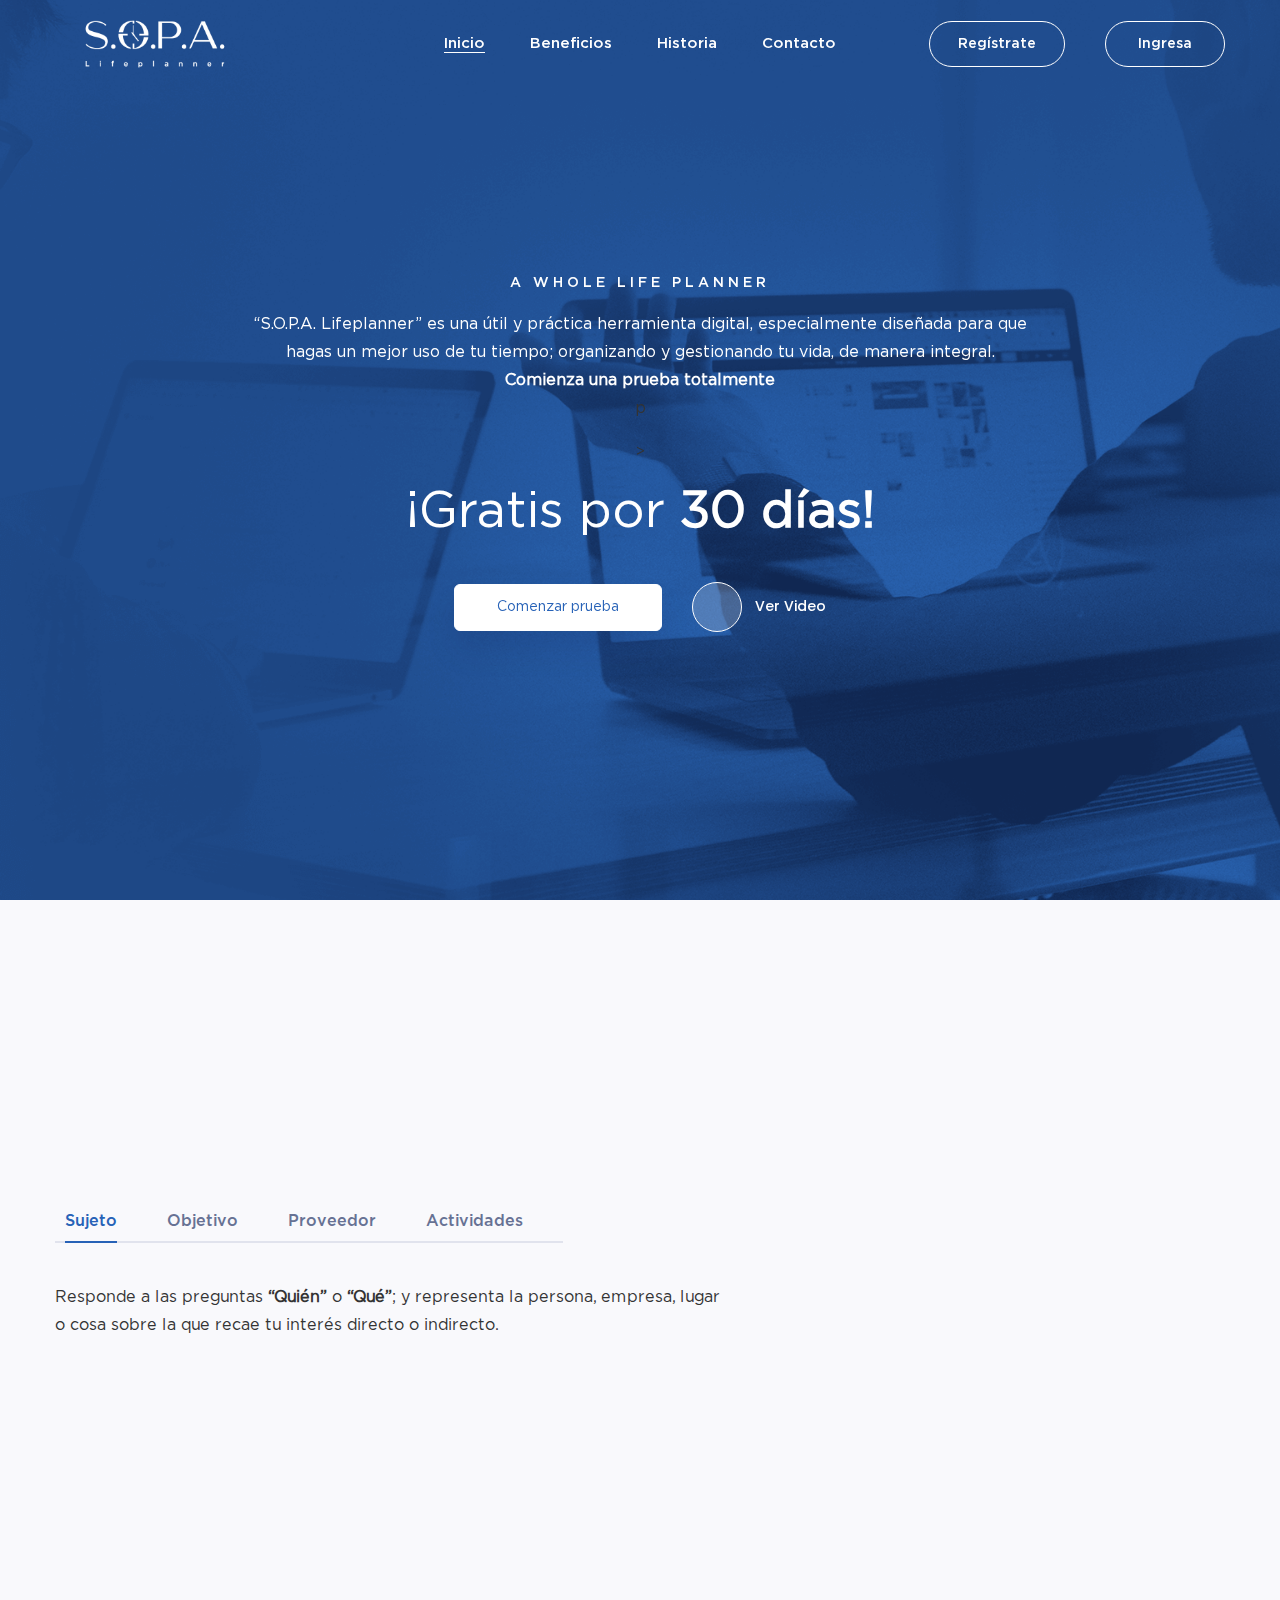
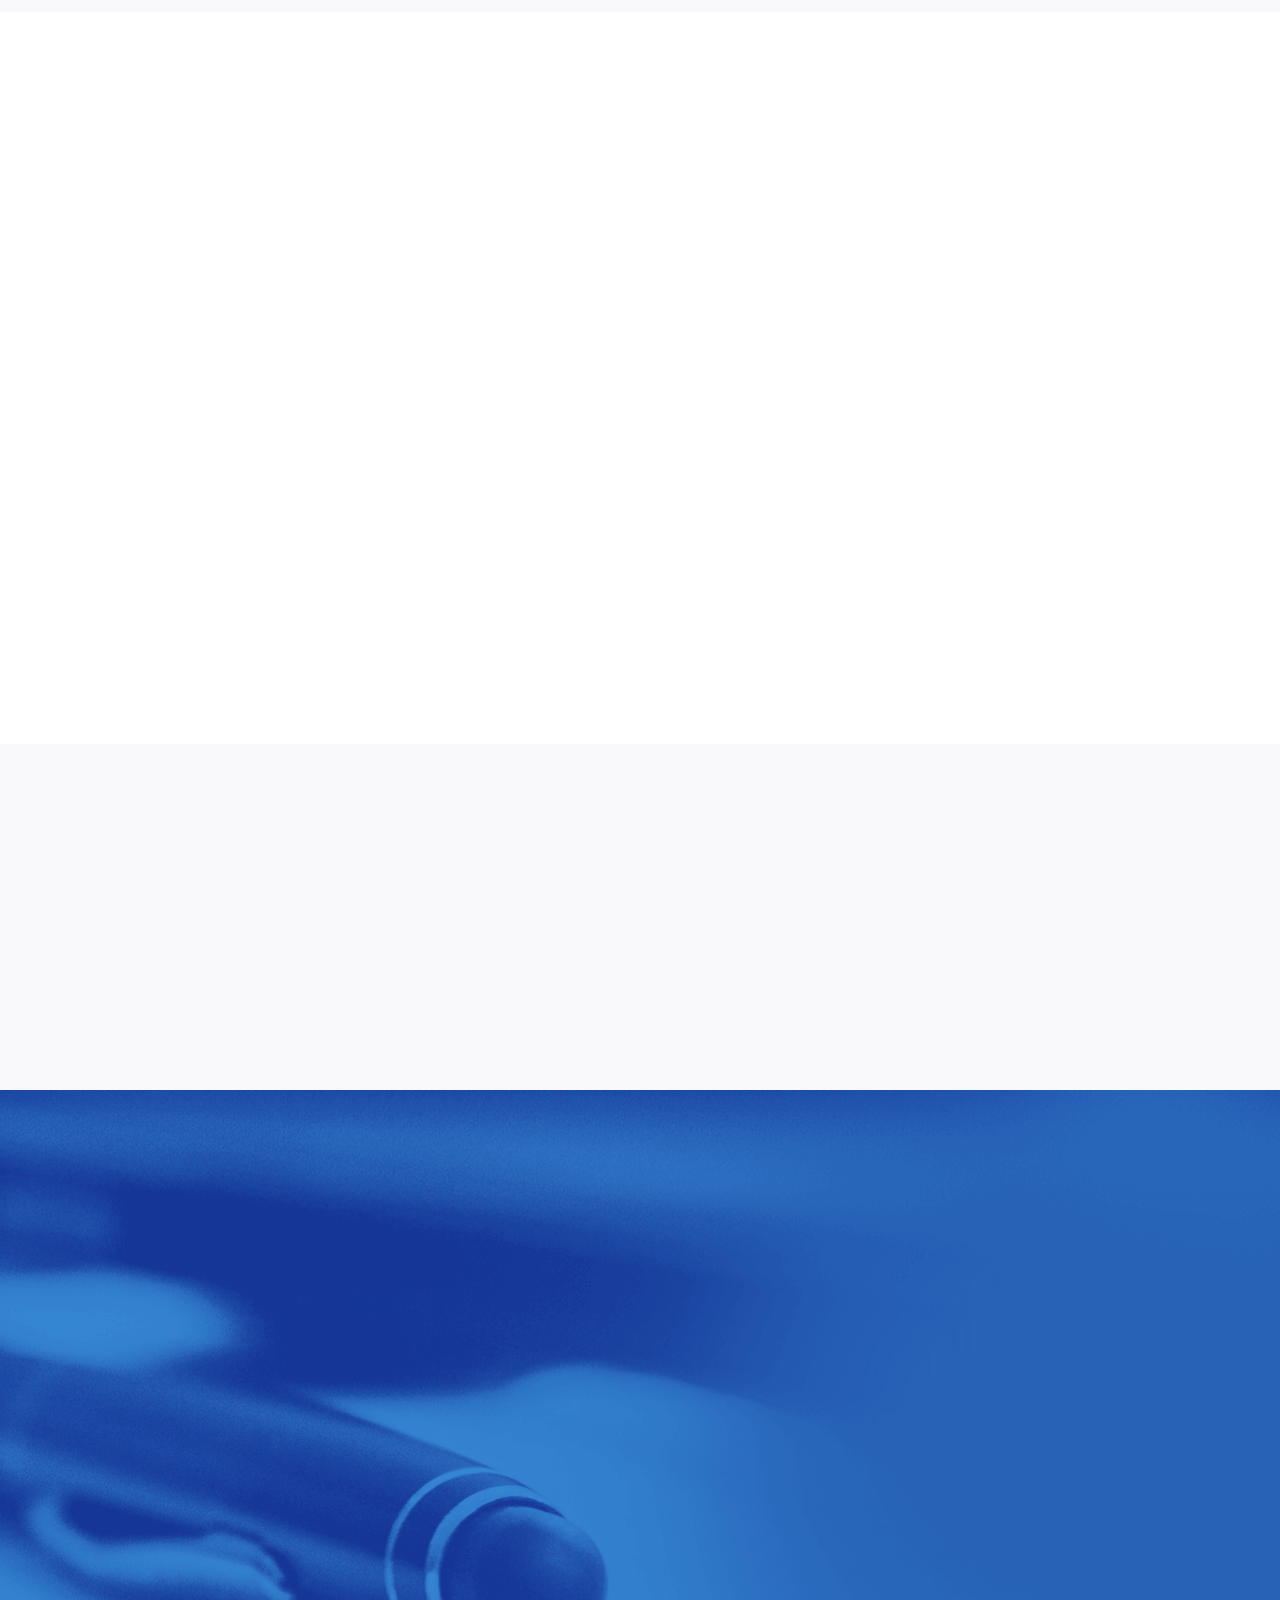
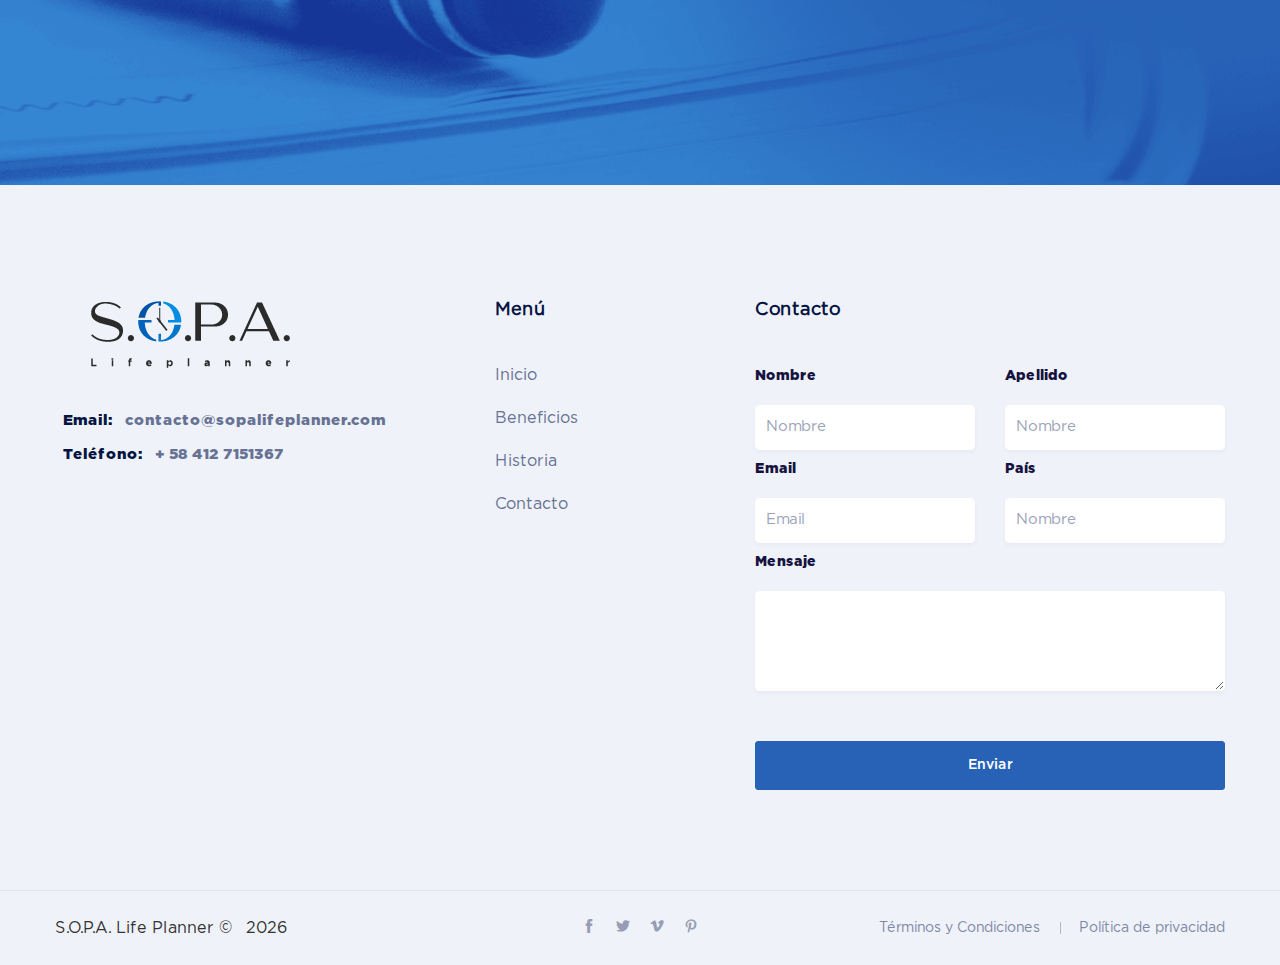
==== commit 9d3c8486: "" ====
--- a/index.html
+++ b/index.html
@@ -49,6 +49,7 @@
                         A
                     </span>
                 </div>
+                <p class="text-center">Lifeplanner</p>
                 <p class="text-center">Cargando</p>
             </div>
             <div class="loader">
@@ -97,10 +98,13 @@
                                 <a class="nav-link " href="#" role="button" > Inicio </a>
                             </li>
                             <li class="nav-item">
-                                <a class="nav-link " href="#sopa_desc" role="button" > ¿ Qué es S.O.P.A. ? </a>
+                                <a class="nav-link " href="#sopa_desc" role="button" > Beneficios </a>
                             </li>
                             <li class="nav-item">
                                 <a class="nav-link " href="#sopa_history" role="button" > Historia </a>
+                            </li>
+                            <li class="nav-item">
+                                <a class="nav-link " href="#contacto" role="button" > Contacto </a>
                             </li>
                         </ul>
                         <a class="btn_get btn_get_radious menu_cus menu_custfive" href="register.html">Regístrate</a>
@@ -118,8 +122,11 @@
             </div>
             <div class="container">
                 <div class="pos_banner_text text-center">
-                    <h6>Bienvenido a S.O.P.A. Lifeplanner</h6>
-                    <h2>TIME FOR <span>EVERYTHING.</span></h2>
+                    <h6>A whole Life Planner</h6>
+                    <p class="f_400 f_size_16 mb-0 txtitle">“S.O.P.A. Lifeplanner” es una útil y práctica herramienta digital, especialmente
+diseñada para que hagas un mejor uso de tu tiempo; organizando y gestionando tu vida, de manera integral.</p>
+                    <p class="f_400 f_size_16 mb-0 txtitle"><b>Comienza una prueba totalmente</b><p>p</p>></p></p>
+                    <h2>¡Gratis por <span>30 días!</span></h2>
                     
                     <div class="action_btn d-flex align-items-center justify-content-center wow fadeInLeft" data-wow-delay="0.6s">
                         <a href="register.html" class="software_banner_btn">Comenzar prueba</a>
@@ -132,16 +139,7 @@
         </section>
         <!-- Sección encabezado -->
 
-        <!-- Definición SOPA -->
-        <section class="design_developers_area sec_pad">
-            <div class="container">
-                <div class="sec_title text-center mb_70 wow fadeInUp" data-wow-delay="0.2s">
-                    <h2 class="f_p f_size_30 l_height50 f_600 t_color3">¿ Qué es "S.O.P.A. Lifeplanner" ?</h2>
-                    <p class="f_400 f_size_16 mb-0">“S.O.P.A. Lifeplanner” es una útil y práctica herramienta digital, especialmente diseñada para que hagas un mejor uso de tu tiempo; organizando y gestionando tu vida, de manera integral.</p>
-                </div>
-            </div>
-        </section>
-        <!-- Definición SOPA -->
+        
 
         <!-- Fórmula SOPA -->
         <section class="developer_product_area">
@@ -217,7 +215,7 @@
         <!-- Beneficios SOPA -->
         <section id="sopa_desc" class="software_featured_area">
             <div class="container">
-                <h2 class="f_600 f_size_30 t_color3 text-center l_height40 mb_70 wow fadeInUp" data-wow-delay="0.3s">Con <b>“S.O.P.A. Lifeplanner” </b> podrás lograr tres objetivos claves para ordenar tu vida, a fin de alcanzar tus metas y experimentar ese equilibrio emocional que te hará sentir una verdadera satisfacción de logro personal: </h2>
+                <h2 class="f_600 f_size_30 t_color3 text-center l_height40 mb_70 wow fadeInUp" data-wow-delay="0.3s">Con <b>“S.O.P.A. Lifeplanner” </b> podrás lograr tres objetivos claves para ordenar tu vida, a fin de alcanzar tus metas y experimentar ese equilibrio emocional que te hará sentir una verdadera satisfacción de logro personal:</h2>
                 <div class="row software_featured_info">
                     <div class="col-lg-4 col-sm-6 wow fadeInUp" data-wow-delay="0.4s">
                         <div class="software_featured_item text-center mb_20">
@@ -226,7 +224,7 @@
                                 <img class="icon" src="img/icon1.png" alt="">
                             </div>
                             <h3 class="f_600 t_color3">Identificarás tus áreas de vida, definiendo tus intereses y el objetivo que persigues con cada uno de ellos</h3>
-                            <p class="f_400 f_size_15 mb-30">Tendrás la posibilidad de disponer entre una amplia selección de áreas o crear las que se adapten a tu estilo de vida; dentro de las cuales podrás desarrollar todas las actividades necesarias para alcanzar tus objetivos. </p>
+                            <p class="f_400 f_size_15 mb-30">Tendrás la posibilidad de disponer entre una amplia selección de áreas o crear las que se adapten a tu estilo de vida; dentro de las cuales podrás desarrollar todos tus intereses y las actividades que debes llevar a cabo para alcanzar tus objetivos.</p>
                             <a href="#" class="learn_btn hidden">Leer más</a>
                         </div>
                     </div>
@@ -258,6 +256,29 @@
             </div>
         </section>
         <!-- Beneficios SOPA -->
+
+        <!-- Misión y Visión -->
+        <section id="mision_vision" class="developer_product_area">
+            <div class="container">
+                <div class="row">
+                    <div class="col-lg-6">
+                        <div class="software_featured_img wow fadeInLeft" data-wow-delay="0.2s">
+                            <h2 class="f_600 f_size_30 l_height30 t_color3 mb_50 wow fadeInUp" data-wow-delay="0.2s">Misión</h2>
+                            <p class="f_400 mb_50 wow fadeInRight" data-wow-delay="0.4s">Ayudar a las personas a gestionar su vida, para que alcancen sus metas y vivan de manera ordenada, equilibrada y satisfactoria</p>
+                        </div>
+                    </div>
+                    <div class="col-lg-5 offset-lg-1 d-flex align-items-center pl-0">
+                        <div class="software_featured_content">
+                            <h2 class="f_600 f_size_30 l_height30 t_color3 mb_50 wow fadeInUp" data-wow-delay="0.2s">Visión</h2>
+
+                            <p class="f_400 mb_50 wow fadeInRight" data-wow-delay="0.4s">Convertirnos en la herramienta digital por excelencia, para que las personas gestionen exitosamente sus vidas</p>
+
+                        </div>
+                    </div>
+                </div>
+            </div>
+        </section>
+        <!-- Historia SOPA -->
         
         <!-- Historia SOPA -->
         <section id="sopa_history" class="software_featured_area_two sec_pad">
@@ -288,48 +309,65 @@
             <div class="footer_top">
                 <div class="container">
                     <div class="row">
-                        <div class="col-lg-3 col-md-6">
+                        <div class="col-lg-4 col-md-6">
                             <div class="f_widget company_widget">
                                 <a href="index.html" class="f-logo"><img src="img/sopa-logo-dark.png" srcset="img/sopa-logo-dark.png 1x" alt="logo"></a>
                                 <div class="widget-wrap">
-                                    <p class="f_400 f_p f_size_15 mb-0 l_height34"><span>Email:</span> <a href="mailto:saasland@gmail.com" class="f_400">contact@sopalifeplanner.com</a></p>
-                                    <p class="f_400 f_p f_size_15 mb-0 l_height34"><span>Phone:</span> <a href="tel:948256347968" class="f_400">+000 000 000 000</a></p>
+                                    <p class="f_400 f_p f_size_15 mb-0 l_height34"><span>Email:</span> <a href="mailto:contacto@sopalifeplanner.com" class="f_400">contacto@sopalifeplanner.com</a></p>
+                                    <p class="f_400 f_p f_size_15 mb-0 l_height34"><span>Teléfono:</span> <a href="tel:+ 584127151367" class="f_400">+ 58 412 7151367</a></p>
                                 </div>
-                                <form action="#" class="f_subscribe mailchimp_two" method="post">
-                                    <input type="text" name="EMAIL" class="form-control memail" placeholder="Email">
-                                    <button class="btn btn-submit" type="submit"><i class="ti-arrow-right"></i></button>
-                                    <p class="mchimp-errmessage" style="display: none;"></p>
-                                    <p class="mchimp-sucmessage" style="display: none;"></p>
-                                </form>
+                                
                             </div>
                         </div>
                         <div class="col-lg-3 col-md-6">
                             <div class="f_widget about-widget pl_40">
-                                <h3 class="f-title f_600 t_color f_size_18 mb_40">Columna II</h3>
+                                <h3 class="f-title f_600 t_color f_size_18 mb_40">Menú</h3>
                                 <ul class="list-unstyled f_list">
-                                    <li><a href="#">Enlace 1</a></li>
-                                    <li><a href="#">Enlace 2</a></li>
+                                    <li><a href="#">Inicio</a></li>
+                                    <li><a href="#sopa_desc">Beneficios</a></li>
+                                    <li><a href="#sopa_history">Historia</a></li>
+                                    <li><a href="#contacto">Contacto</a></li>
                                 </ul>
                             </div>
                         </div>
-                        <div class="col-lg-3 col-md-6">
+                        <div id="contacto" class="col-lg-5 col-md-6">
                             <div class="f_widget about-widget">
-                                <h3 class="f-title f_600 t_color f_size_18 mb_40">Columna II</h3>
-                                <ul class="list-unstyled f_list">
-                                    <li><a href="#">Enlace 1</a></li>
-                                    <li><a href="#">Enlace 2</a></li>
-                                </ul>
-                            </div>
-                        </div>
-                        <div class="col-lg-3 col-md-6">
-                            <div class="f_widget about-widget">
-                                <h3 class="f-title f_600 t_color f_size_18 mb_40">Columna III</h3>
-                                <ul class="list-unstyled f_list">
-                                    <li><a href="#">Enlace 1</a></li>
-                                    <li><a href="#">Enlace 2</a></li>
-                                </ul>
-                            </div>
-                        </div>
+                                <h3 class="f-title f_600 t_color f_size_18 mb_40">Contacto</h3>
+                                <form id="frm_contact" action="#" class="login-form sign-in-form">
+                                    <div class="form-group text_box row">
+                                        <div class="col-sm-6">
+                                            <label class="f_p text_c f_400">Nombre</label>
+                                            <input type="text" class="form-control" placeholder="Nombre" name="name">
+                                        </div>
+                                        <div class="col-sm-6">
+                                            <label class="f_p text_c f_400">Apellido</label>
+                                            <input type="text" class="form-control" placeholder="Nombre" name="name">
+                                        </div>
+                                    </div>
+                                    <div class="form-group text_box row">
+                                        <div class="col-sm-6">
+                                            <label class="f_p text_c f_400">Email</label>
+                                            <input type="text" class="form-control" placeholder="Email" name="email">
+                                        </div>
+                                        <div class="col-sm-6">
+                                            <label class="f_p text_c f_400">País</label>
+                                            <input type="text" class="form-control" placeholder="Nombre" name="name">
+                                        </div>
+                                    </div>
+                                    <div class="form-group text_box row">
+                                        <div class="col-sm-12">
+                                            <label class="f_p text_c f_400">Mensaje</label>
+                                            <textarea name="mensaje" rows="3" cols="100"></textarea>
+                                        </div>
+                                    </div>
+                                    
+                                    <button type="submit" class="btn_three sign_btn_transparent">Enviar</button>
+
+                                    <div id="reg-resp"> </div>
+                                </form>
+                            </div>
+                        </div>
+                        
                     </div>
                 </div>
             </div>
@@ -349,8 +387,8 @@
                         </div>
                         <div class="col-lg-4 col-md-4 col-sm-12">
                             <ul class="list-unstyled f_menu text-right">
-                                <li><a href="#">Términos de Uso</a></li>
-                                <li><a href="#">Política de privacidad</a></li>
+                                <li><a href="terms.html">Términos y Condiciones</a></li>
+                                <li><a href="privacy.html">Política de privacidad</a></li>
                             </ul>
                         </div>
                     </div>
--- a/css/style.css
+++ b/css/style.css
@@ -5649,6 +5649,7 @@
 /*=============== software_featured_area css ===============*/
 .software_featured_area {
   padding-top: 120px;
+  padding-bottom: 80px;
 }
 
 .software_featured_item .s_icon {
--- a/css/custom_styles.css
+++ b/css/custom_styles.css
@@ -30,6 +30,18 @@
        url("../fonts/Gotham-Book.woff") format("woff");
 }
 
+@font-face{
+  font-family:'Glyphicons Halflings';
+  src:url(../fonts/glyphicons-halflings-regular.eot);
+  src:url(../fonts/glyphicons-halflings-regular.eot?#iefix) format('embedded-opentype'),
+  url(../fonts/glyphicons-halflings-regular.woff2) format('woff2'),
+  url(../fonts/glyphicons-halflings-regular.woff) format('woff'),
+  url(../fonts/glyphicons-halflings-regular.ttf) format('truetype'),
+  url(../fonts/glyphicons-halflings-regular.svg#glyphicons_halflingsregular) format('svg')
+}
+
+.glyphicon{position:relative;top:1px;display:inline-block;font-family:'Glyphicons Halflings';font-style:normal;font-weight:400;line-height:1;-webkit-font-smoothing:antialiased;-moz-osx-font-smoothing:grayscale}
+
 body, p{
   color: #333;
 }
@@ -54,6 +66,25 @@
 	border-color: #2762b7;
 }
 
+#frm_contact .text_box {
+    margin-bottom: 5px;
+}
+
+#frm_contact .text_box textarea {
+    height: 100px;
+}
+
+#frm_contact .text_box input[type="text"], .text_box input[type="password"], .text_box input[type="email"] {
+    height: 45px;
+}
+
+#frm_contact .text_box input[type="text"], .text_box textarea, .text_box input[type="password"], .text_box input[type="email"] {padding-left: 10px;
+    line-height: 1.5em;
+    padding-left: 10px;
+}
+
+#mision_vision{ padding: 80px; }
+
 #sopa_history{
 	background: url(../img/backgrounds/sopa_history_background.png) no-repeat center center !important;
   -webkit-background-size: cover;
@@ -68,7 +99,7 @@
 
 /* Sign Up Page */
 /* Header Menu button */
-.menu_four .btn_get{
+.menu_four .btn_get, .txtitle{
 	color: #fff;
 }
 
@@ -145,4 +176,24 @@
     font-family: "GothamBook";
 }
 
+/* Mensajes de error */
+.frm_error{
+    margin-top: 25px;
+    padding: 12px 8px;
+    border: 1px solid #d6716f;
+    color: #d6716f !important;
+    border-radius: 4px;
+    background-color: rgba(214,113,111,0.05);
+}
+
+/* Mensajes de éxito */
+.frm_success{
+    margin-top: 20px;
+    padding: 12px 8px;
+    border: 1px solid #6cb727;
+    color: #6cb727 !important;
+    border-radius: 4px;
+    background-color: rgba(108,183,39,0.05);
+}
+
 /* S.O.P.A. Life Planner */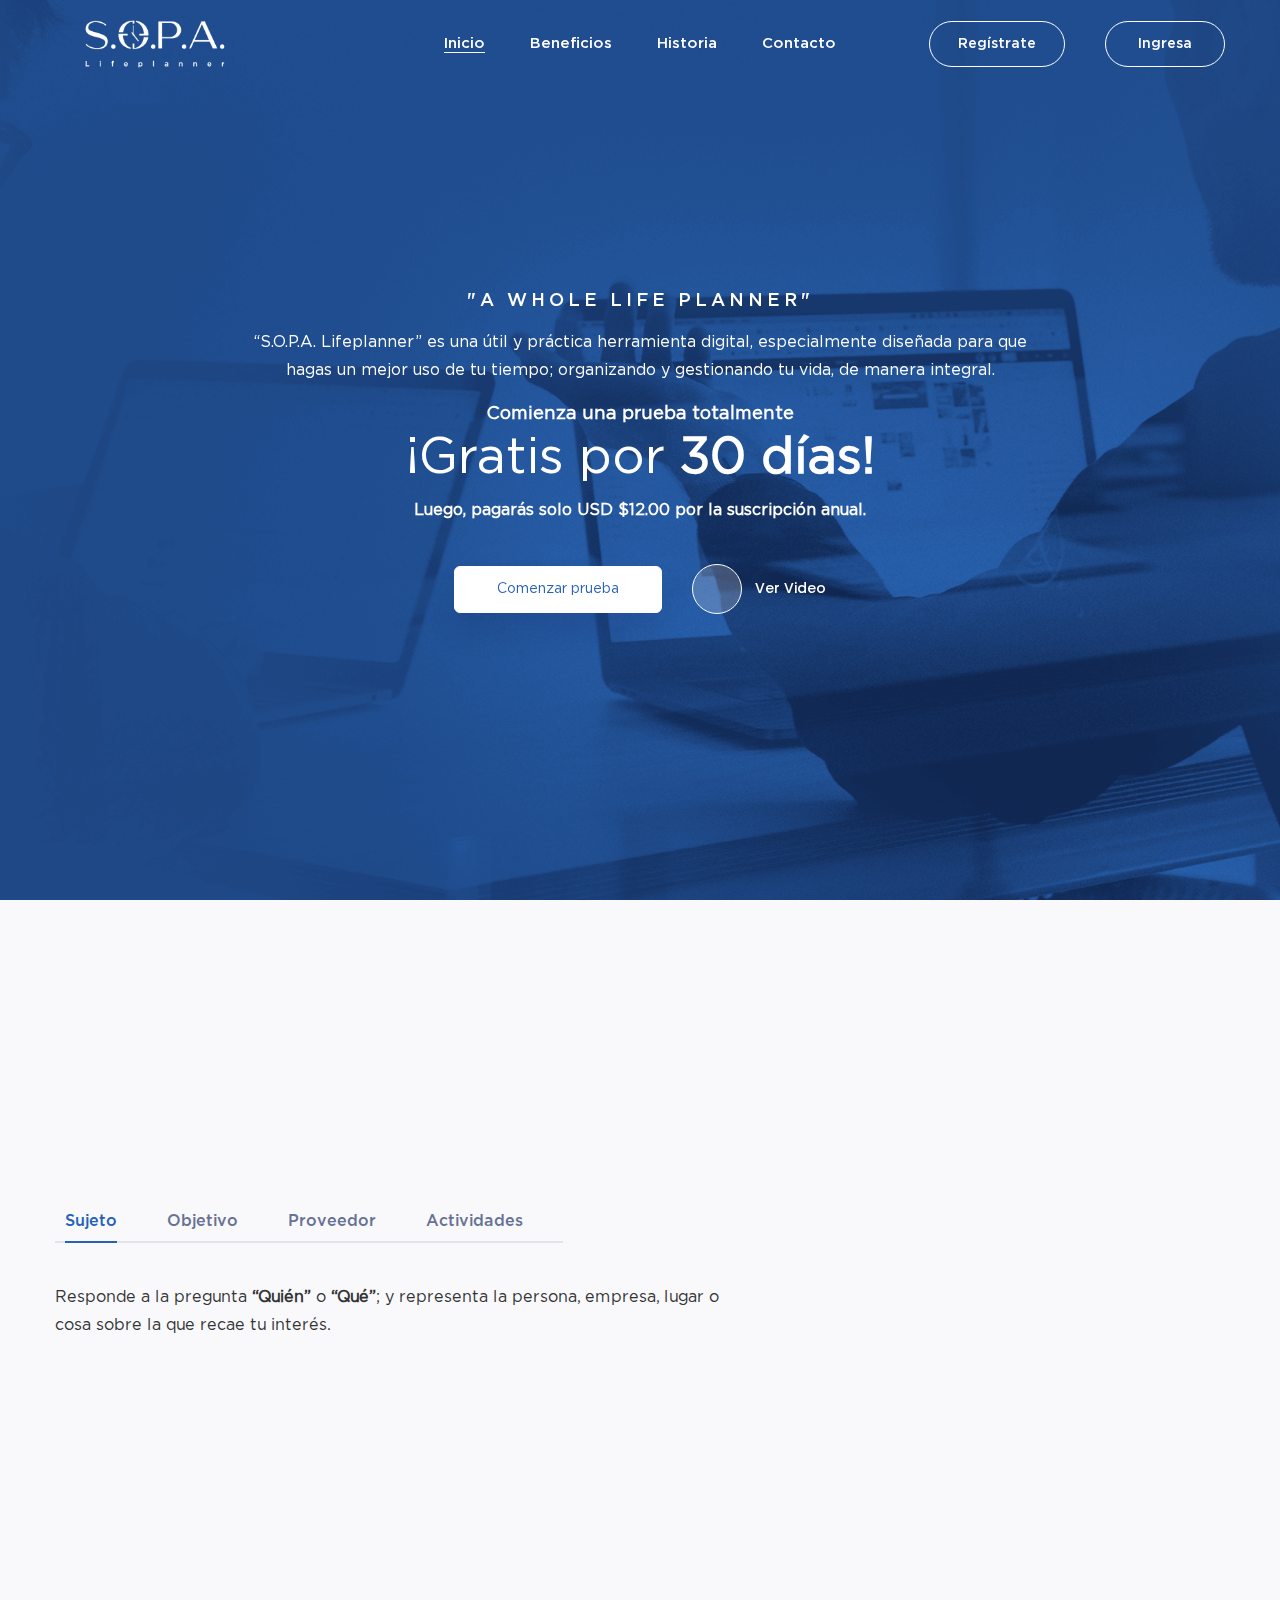
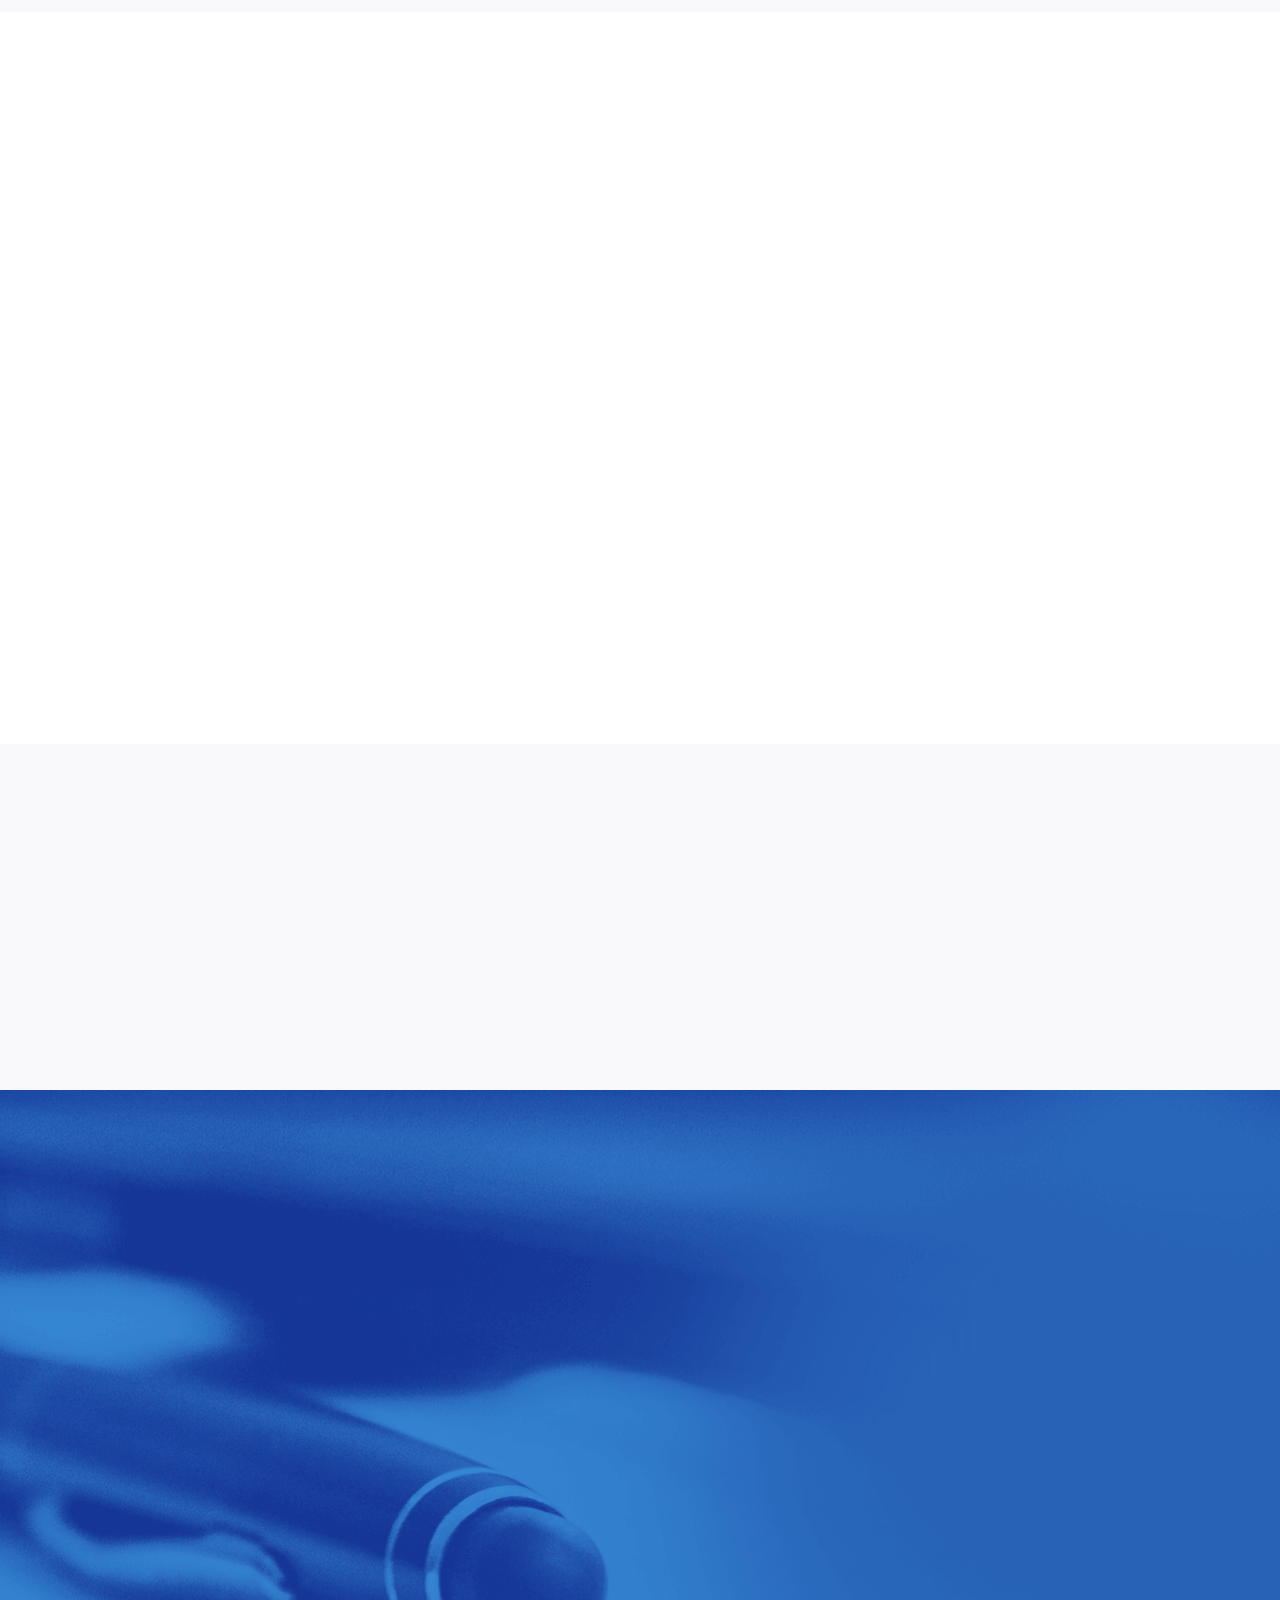
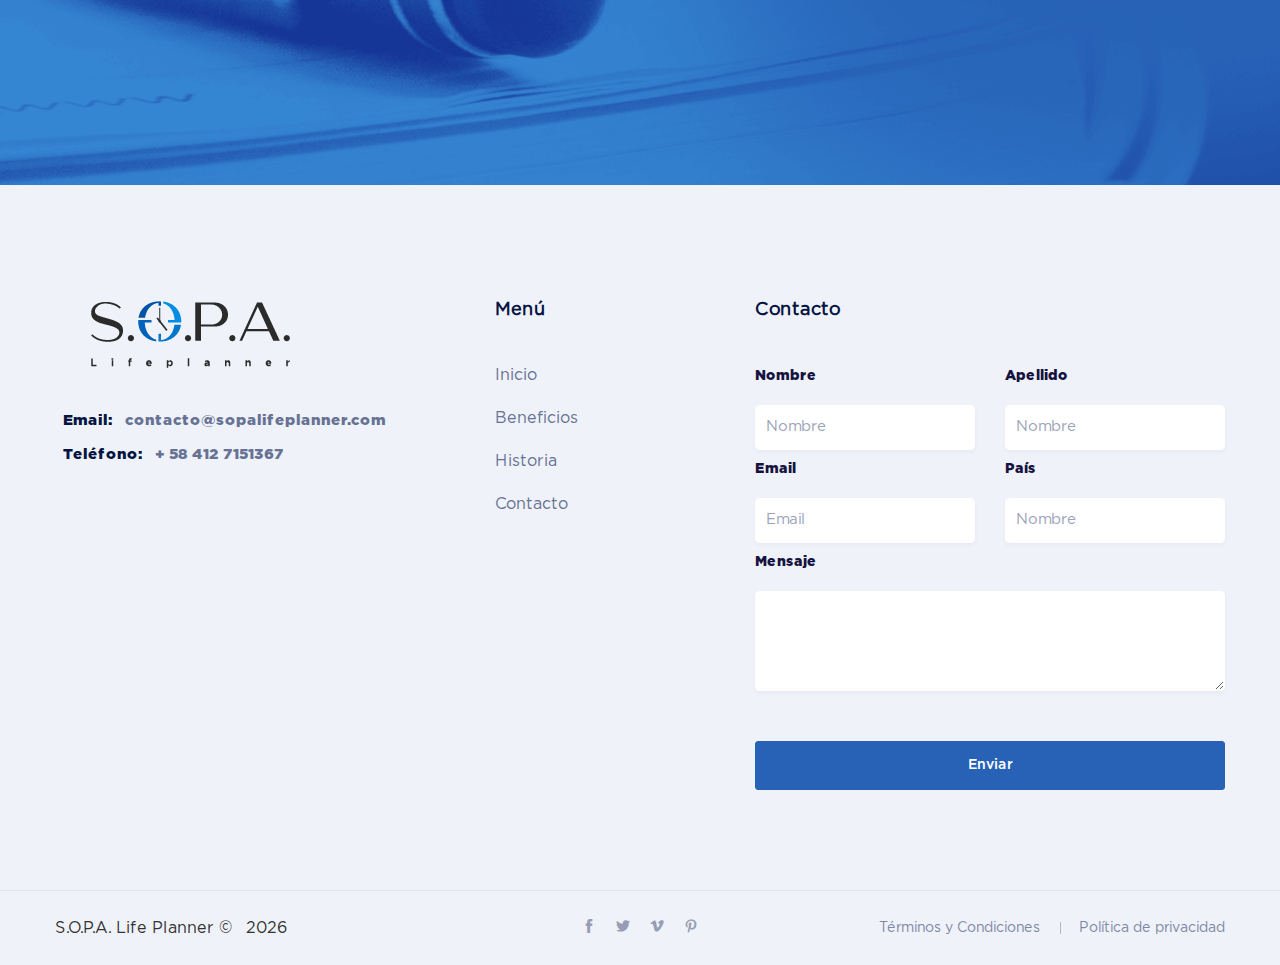
==== commit 613e7879: "" ====
--- a/index.html
+++ b/index.html
@@ -122,12 +122,11 @@
             </div>
             <div class="container">
                 <div class="pos_banner_text text-center">
-                    <h6>A whole Life Planner</h6>
-                    <p class="f_400 f_size_16 mb-0 txtitle">“S.O.P.A. Lifeplanner” es una útil y práctica herramienta digital, especialmente
-diseñada para que hagas un mejor uso de tu tiempo; organizando y gestionando tu vida, de manera integral.</p>
-                    <p class="f_400 f_size_16 mb-0 txtitle"><b>Comienza una prueba totalmente</b><p>p</p>></p></p>
+                    <h6>"A whole Life Planner"</h6>
+                    <p class="f_400 f_size_16 mb-10 txtitle">“S.O.P.A. Lifeplanner” es una útil y práctica herramienta digital, especialmente diseñada para que hagas un mejor uso de tu tiempo; organizando y gestionando tu vida, de manera integral.</p>
+                    <p class="f_400 f_size_18 mb-0 txtitle"><b>Comienza una prueba totalmente</b></p>
                     <h2>¡Gratis por <span>30 días!</span></h2>
-                    
+                    <p class="f_400 f_size_16 mb-10 txtitle"><b>Luego, pagarás solo <b>USD $12.00</b> por la suscripción anual.</b></p>
                     <div class="action_btn d-flex align-items-center justify-content-center wow fadeInLeft" data-wow-delay="0.6s">
                         <a href="register.html" class="software_banner_btn">Comenzar prueba</a>
                         <a href="https://www.youtube.com/watch?v=sU3FkzUKHXU" class="video_btn popup-youtube">
@@ -169,7 +168,7 @@
                             </ul>
                             <div class="tab-content developer_tab_content">
                                 <div class="tab-pane fade show active" id="sujeto" role="tabpanel" aria-labelledby="sujeto-tab">
-                                    <p class="mb_40">Responde a las preguntas <b>“Quién”</b> o <b>“Qué”</b>; y representa la persona, empresa, lugar o cosa sobre la que recae tu interés directo o indirecto.</p>
+                                    <p class="mb_40">Responde a la pregunta <b>“Quién”</b> o <b>“Qué”</b>; y representa la persona, empresa, lugar o cosa sobre la que recae tu interés.</p>
                                     
                                 </div>
                                 <div class="tab-pane fade" id="objetivo" role="tabpanel" aria-labelledby="objetivo-tab">
@@ -177,11 +176,11 @@
                                     
                                 </div>
                                 <div class="tab-pane fade" id="proveedor" role="tabpanel" aria-labelledby="proveedor-tab">
-                                    <p class="mb_40">Responde a las preguntas <b>“Cómo”</b> y describe el medio a través del cual alcanzarás tu meta.</p>
+                                    <p class="mb_40">Responde a la pregunta <b>“Cómo”</b> y describe "el medio a través del cual" alcanzarás tu meta.</p>
                                     
                                 </div>
                                 <div class="tab-pane fade" id="actividad" role="tabpanel" aria-labelledby="actividad-tab">
-                                    <p class="mb_40">Detalla las <b>“Tareas”</b> que deberás llevar a cabo para lograr tu meta u <b>“Objetivo”</b></p>
+                                    <p class="mb_40">Detalla las <b>“Tareas”</b> que deberás llevar a cabo para lograr tu <b>“Objetivo”</b></p>
                                     
                                 </div>
                             </div>
@@ -215,7 +214,7 @@
         <!-- Beneficios SOPA -->
         <section id="sopa_desc" class="software_featured_area">
             <div class="container">
-                <h2 class="f_600 f_size_30 t_color3 text-center l_height40 mb_70 wow fadeInUp" data-wow-delay="0.3s">Con <b>“S.O.P.A. Lifeplanner” </b> podrás lograr tres objetivos claves para ordenar tu vida, a fin de alcanzar tus metas y experimentar ese equilibrio emocional que te hará sentir una verdadera satisfacción de logro personal:</h2>
+                <h2 class="f_600 f_size_30 t_color3 text-center l_height40 mb_70 wow fadeInUp" data-wow-delay="0.3s">Con <b>“S.O.P.A. Lifeplanner” </b> podrás lograr tres beneficios claves para ordenar tu vida, a fin de alcanzar tus metas y experimentar ese equilibrio emocional que te hará sentir una verdadera satisfacción de logro personal:</h2>
                 <div class="row software_featured_info">
                     <div class="col-lg-4 col-sm-6 wow fadeInUp" data-wow-delay="0.4s">
                         <div class="software_featured_item text-center mb_20">
--- a/css/style.css
+++ b/css/style.css
@@ -19666,7 +19666,7 @@
 }
 
 .pos_banner_text h6 {
-  font-size: 14px;
+  font-size: 18px;
   line-height: 30px;
   font-family: "GothamMedium", sans-serif;
   text-transform: uppercase;
